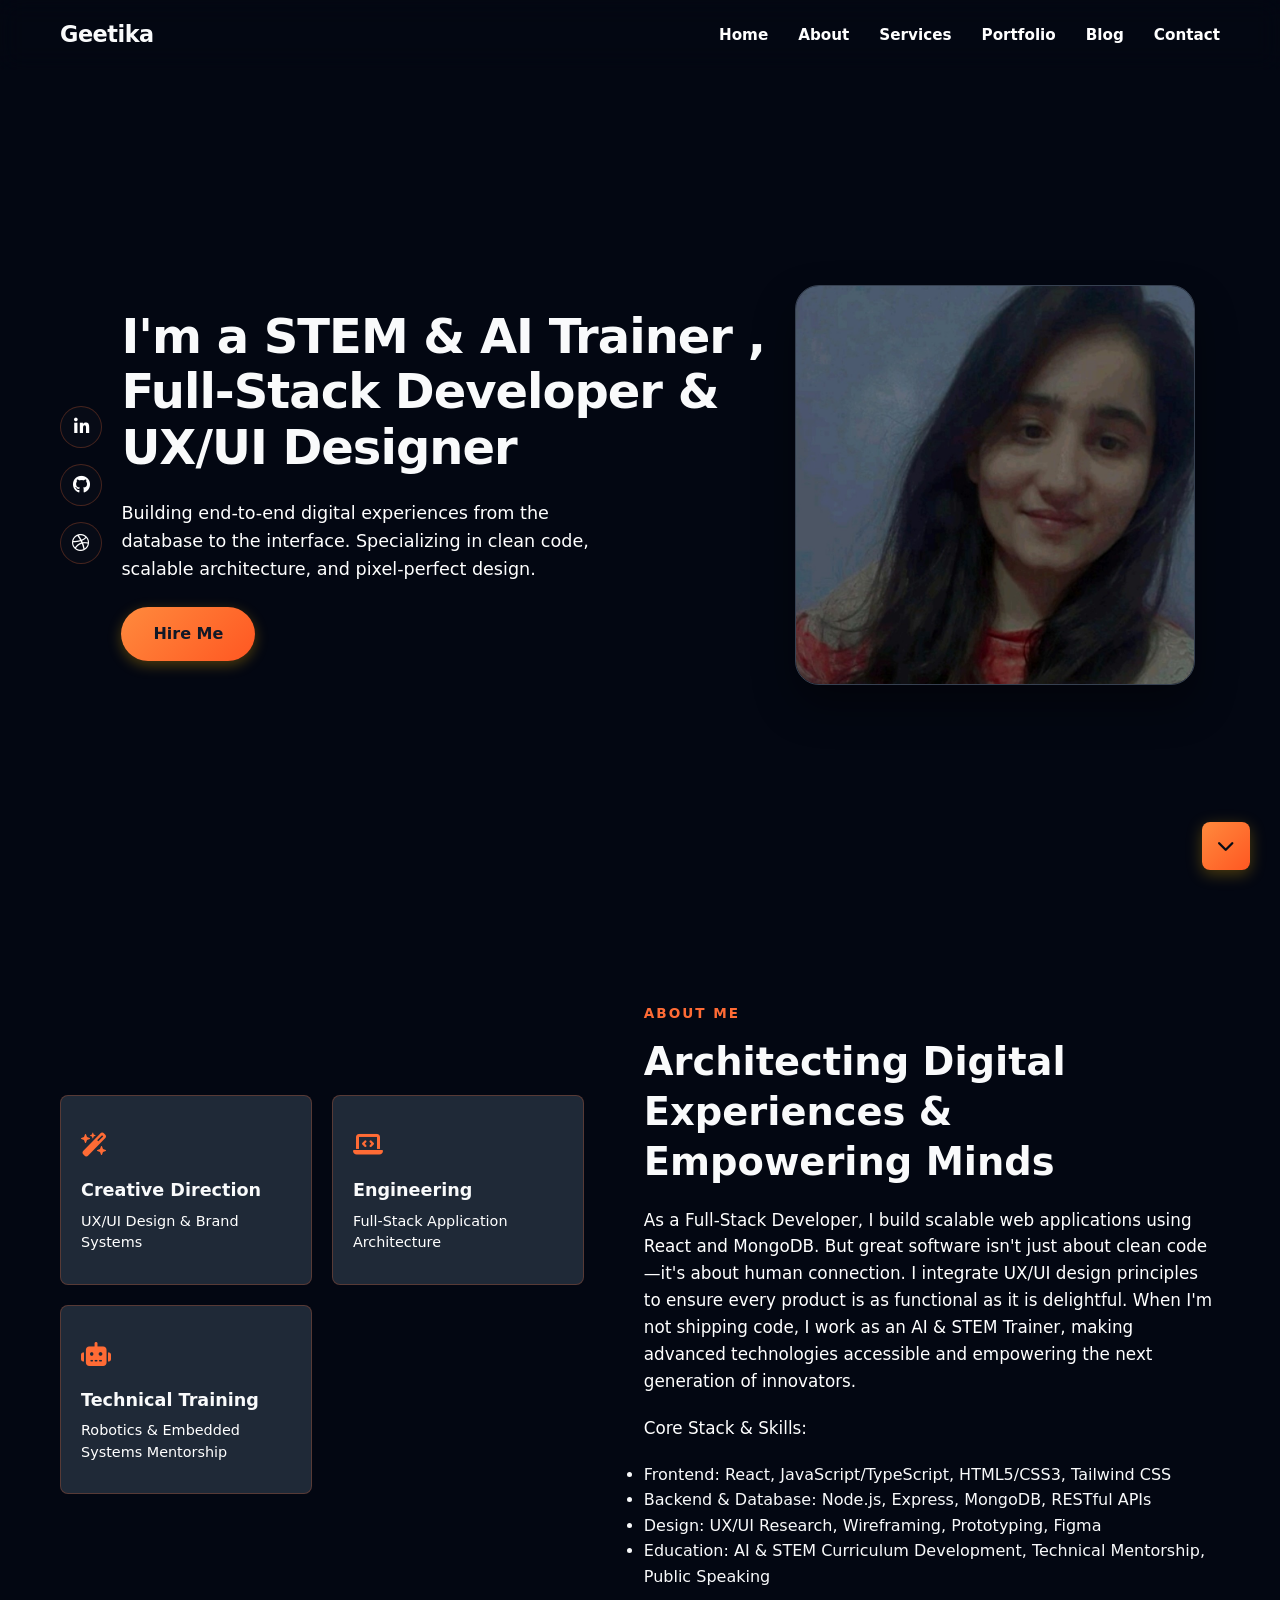
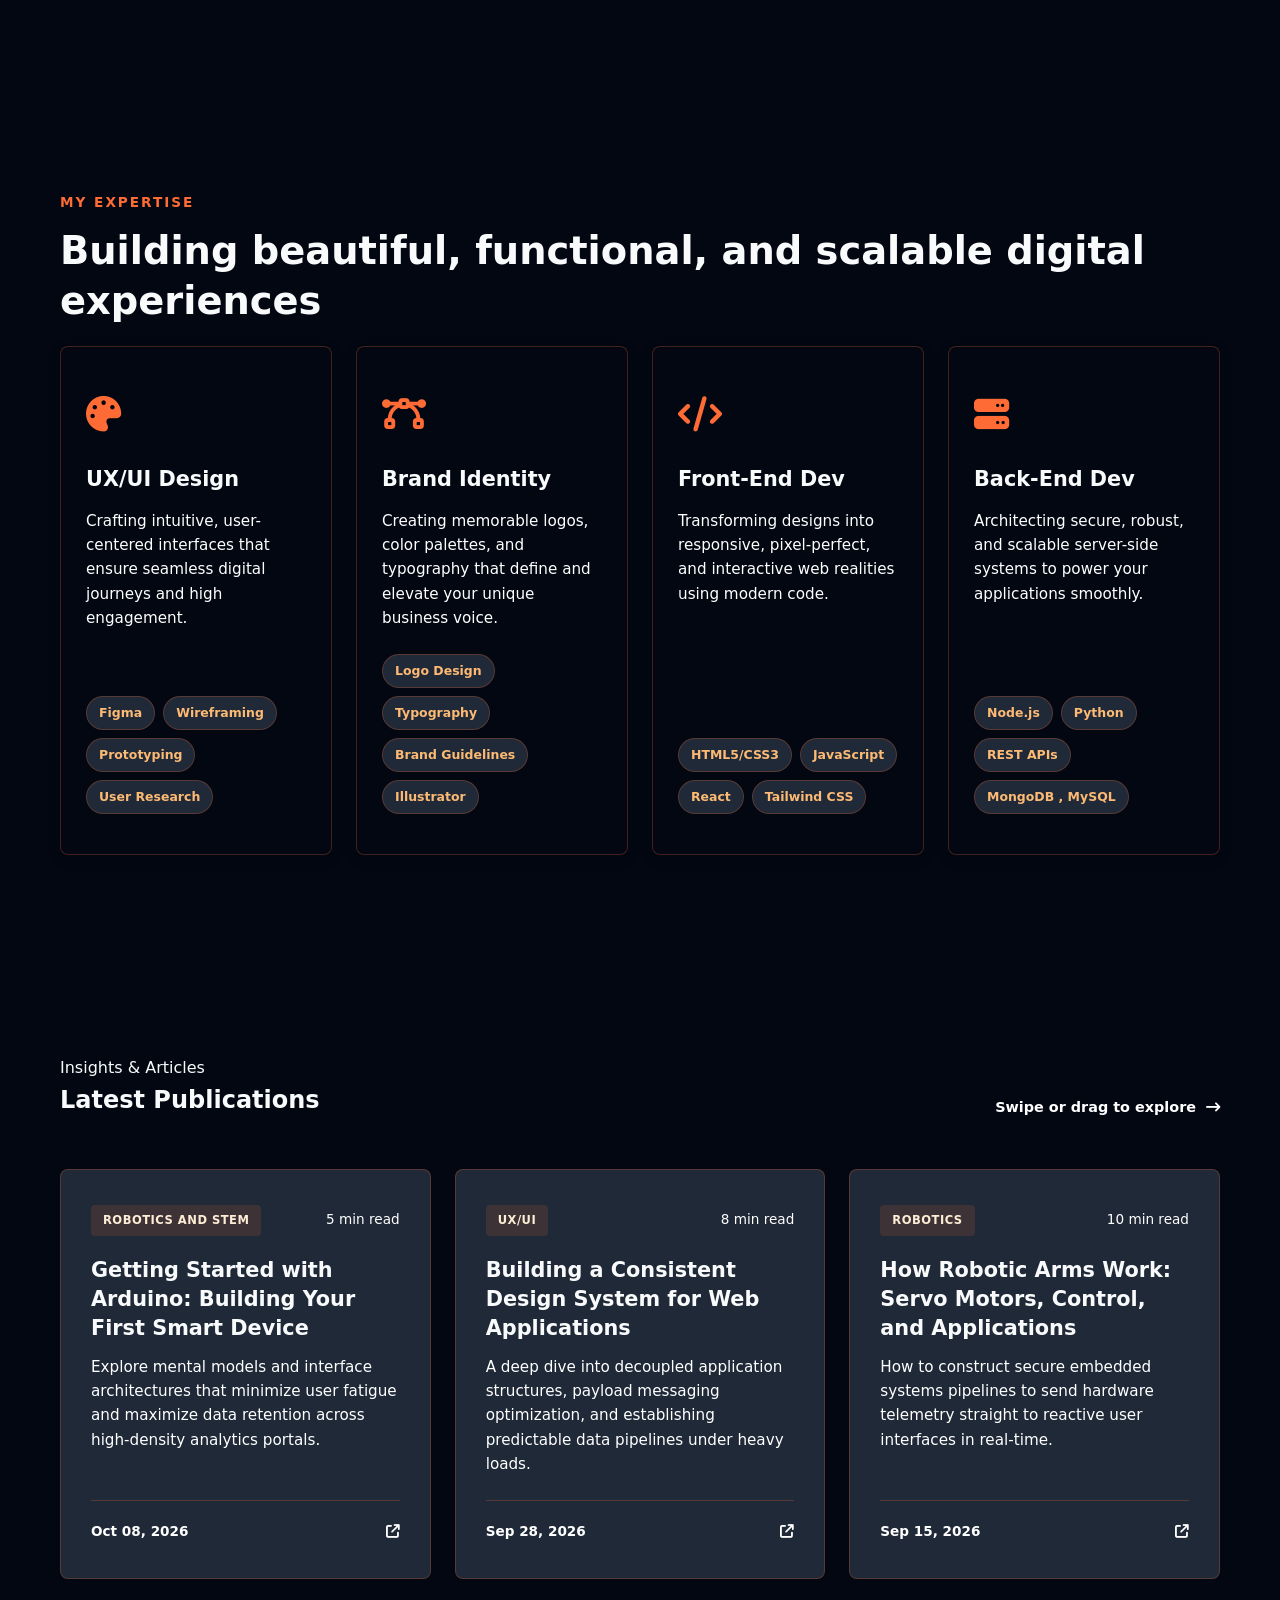
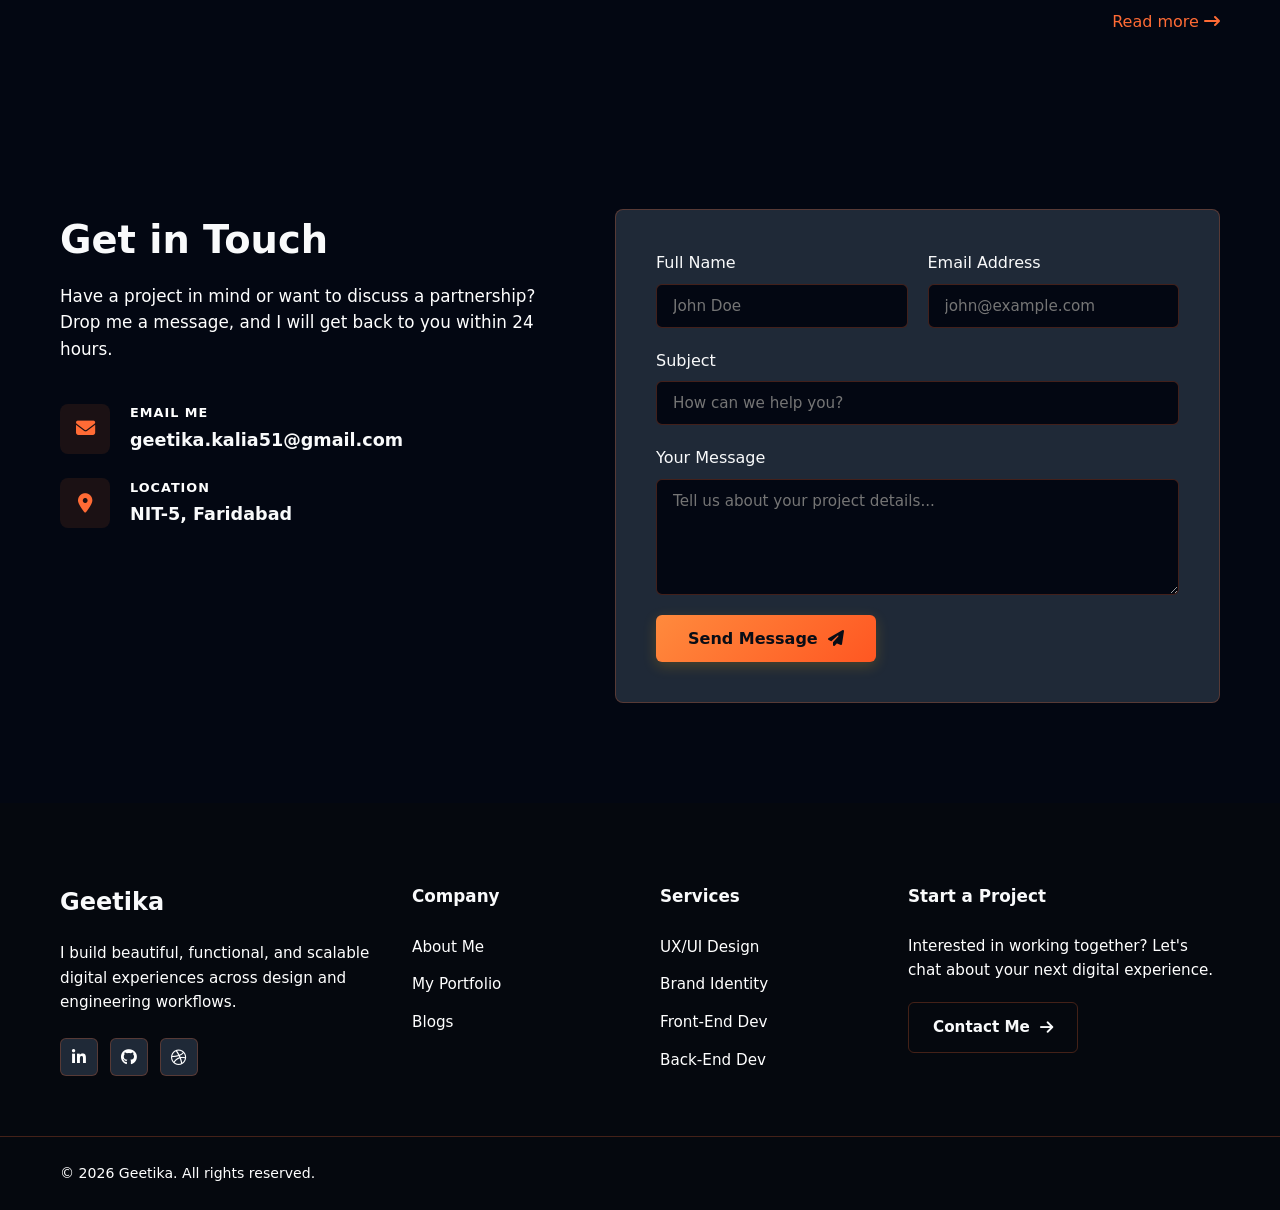
==== index.html @ 079ea336 "added portfolio" ====
<!DOCTYPE html>
<html lang="en">

<head>
    <meta charset="UTF-8">
    <meta http-equiv="X-UA-Compatible" content="IE=edge" />
    <meta name="viewport" content="width=device-width, initial-scale=1.0">
    <title>Geetika - Fullstack Developer and UX/UI Designer</title>
    <link rel="stylesheet" href="style.css">
    <link rel="shortcut icon" href="/assets/favicon.png" type="image/x-icon">
    <!-- FontAwesome for hamburger icon -->
    <link rel="stylesheet" href="https://cloudflare.com">
    <link rel="stylesheet" href="https://cdnjs.cloudflare.com/ajax/libs/font-awesome/6.4.0/css/all.min.css">
</head>

<body>
    <header id="header">
        <!-- Navigation Bar -->
        <nav class="navbar">
            <div class="nav-container">
                <!-- Brand / Logo -->
                <a href="#" class="nav-logo">Geetika</a>

                <!-- 6 Navigation Links -->
                <ul class="nav-menu">
                    <li class="nav-item"><a href="#" class="nav-link">Home</a></li>
                    <li class="nav-item"><a href="#about" class="nav-link">About</a></li>
                    <li class="nav-item"><a href="#services" class="nav-link">Services</a></li>
                    <li class="nav-item"><a href="/portfolio.html" class="nav-link">Portfolio</a></li>
                    <li class="nav-item"><a href="#blog" class="nav-link">Blog</a></li>
                    <li class="nav-item"><a href="#contact" class="nav-link">Contact</a></li>
                </ul>

                <!-- Hamburger Toggle Button -->
                <div class="hamburger">
                    <i class="fa-solid fa-bars"></i>
                </div>
            </div>
        </nav>

    </header>
    <!-- Content Preview -->
    <main class="content">
        <section class="hero-section">
            <div class="hero-container">
                <!-- Social Media Icons -->
                <div class="social-icons vertical">
                    <a href="https://www.linkedin.com/in/geetika-ka/" target="_blank" aria-label="LinkedIn"><i class="fa-brands fa-linkedin-in"></i></a>
                    <a href="https://github.com/geetika51" target="_blank" aria-label="GitHub"><i class="fa-brands fa-github"></i></a>
                    <a href="https://dribbble.com/geetika-kalia" target="_blank" aria-label="Dribbble"><i class="fa-brands fa-dribbble"></i></a>
                </div>
                <!-- Left Content:  Heading, and Button -->
                <div class="hero-left">

                    <!-- Heading & Description -->
                    <h1 class="hero-heading">I'm a STEM & AI Trainer , Full-Stack Developer & UX/UI Designer</h1>
                    <p class="hero-description">Building end-to-end digital experiences from the database to the
                        interface.
                        Specializing in clean code, scalable architecture, and pixel-perfect design.</p>

                    <!-- Hire Me Button -->
                    <div class="hero-cta">
                        <a href="mailto:geetika.kalia51@gmail.com" class="btn-hire">Hire Me</a>
                    </div>
                </div>

                <!-- Right Content: Image -->
                <div class="hero-right">
                    <div class="image-wrapper">
                        <!-- Replace with your own image source -->
                        <img src="/assets/mypic.jpg" alt="Developer Portrait">
                    </div>
                </div>

            </div>
        </section>
        <!-- About Me Section -->
        <section class="about-section" id="about">
            <div class="about-container">

                <!-- Left Column: Strategic Grid -->
                <div class="about-visuals">
                    <div class="visual-grid">
                        <div class="grid-card creative-card">
                            <div class="card-icon"><i class="fa-solid fa-wand-magic-sparkles"></i></div>
                            <h4>Creative Direction</h4>
                            <p>UX/UI Design & Brand Systems</p>
                        </div>
                        <div class="grid-card technical-card">
                            <div class="card-icon"><i class="fa-solid fa-laptop-code"></i></div>
                            <h4>Engineering</h4>
                            <p>Full-Stack Application Architecture</p>
                        </div>
                        <div class="grid-card education-card">
                            <div class="card-icon"><i class="fa-solid fa-robot"></i></div>
                            <h4>Technical Training</h4>
                            <p>Robotics & Embedded Systems Mentorship</p>
                        </div>
                     
                    </div>
                </div>

                <!-- Right Column: Professional Narrative -->
                <div class="about-content">
                    <span class="about-tag">About me</span>
                    <h2 class="about-title">Architecting Digital Experiences & Empowering Minds</h2>
                    <p class="about-description">
                        As a Full-Stack Developer, I build scalable web applications using React and MongoDB. But great
                        software isn't just about clean code—it's about human connection. I integrate UX/UI design
                        principles to ensure every product is as functional as it is delightful.

                        When I'm not shipping code, I work as an AI & STEM Trainer, making advanced technologies
                        accessible and empowering the next generation of innovators.
                    </p>


                    <p class="about-description">
                        Core Stack & Skills:
                    <ul>
                        <li>Frontend: React, JavaScript/TypeScript, HTML5/CSS3, Tailwind CSS</li>
                        <li>Backend & Database: Node.js, Express, MongoDB, RESTful APIs</li>
                        <li>Design: UX/UI Research, Wireframing, Prototyping, Figma</li>
                        <li>Education: AI & STEM Curriculum Development, Technical Mentorship, Public Speaking</li>
                    </ul>
                    </p>
                </div>

            </div>
        </section>

        <section class="services-section" id="services">
            <div class="container">
                <h2 class="section-title">My Expertise</h2>
                <h2 class="section-subtitle">Building beautiful, functional, and scalable digital experiences</h2>


                <div class="services-grid">
                    <!-- Service 1: UX/UI Design -->
                    <div class="service-card">
                        <div class="service-icon"><i class="fa-solid fa-palette"></i></div>
                        <h3 class="service-name">UX/UI Design</h3>
                        <p class="service-description">Crafting intuitive, user-centered interfaces that ensure seamless
                            digital journeys and high engagement.</p>
                        <div class="skills-container">
                            <span class="skill-badge">Figma</span>
                            <span class="skill-badge">Wireframing</span>
                            <span class="skill-badge">Prototyping</span>
                            <span class="skill-badge">User Research</span>
                        </div>
                    </div>


                    <div class="service-card">
                        <div class="service-icon"><i class="fa-solid fa-bezier-curve"></i></div>
                        <h3 class="service-name">Brand Identity</h3>
                        <p class="service-description">Creating memorable logos, color palettes, and typography that
                            define and elevate your unique business voice.</p>
                        <div class="skills-container">
                            <span class="skill-badge">Logo Design</span>
                            <span class="skill-badge">Typography</span>
                            <span class="skill-badge">Brand Guidelines</span>
                            <span class="skill-badge">Illustrator</span>
                        </div>
                    </div>

                    <!-- Service 3: Front-End Development -->
                    <div class="service-card">
                        <div class="service-icon"><i class="fa-solid fa-code"></i></div>
                        <h3 class="service-name">Front-End Dev</h3>
                        <p class="service-description">Transforming designs into responsive, pixel-perfect, and
                            interactive web realities using modern code.</p>
                        <div class="skills-container">
                            <span class="skill-badge">HTML5/CSS3</span>
                            <span class="skill-badge">JavaScript</span>
                            <span class="skill-badge">React</span>
                            <span class="skill-badge">Tailwind CSS</span>
                        </div>
                    </div>

                    <!-- Service 4: Back-End Development -->
                    <div class="service-card">
                        <div class="service-icon"><i class="fa-solid fa-server"></i></div>
                        <h3 class="service-name">Back-End Dev</h3>
                        <p class="service-description">Architecting secure, robust, and scalable server-side systems to
                            power your applications smoothly.</p>
                        <div class="skills-container">
                            <span class="skill-badge">Node.js</span>
                            <span class="skill-badge">Python </span>
                            <span class="skill-badge">REST APIs</span>
                            <span class="skill-badge">MongoDB , MySQL</span>
                        </div>
                    </div>
                </div>
            </div>
        </section>

        <section class="blog-section" id="blog">
            <div class="blog-container">

                <!-- Section Header Area -->
                <div class="blog-header">
                    <div>
                        <span class="blog-tag">Insights & Articles</span>
                        <h2 class="blog-title">Latest Publications</h2>
                    </div>
                    <!-- Slider Controls / Visual Hint -->
                    <div class="slider-hint">
                        <span>Swipe or drag to explore</span>
                        <i class="fa-solid fa-arrow-right-long"></i>
                    </div>
                    
                </div>

                <!-- Horizontal Sliding Viewport -->
                <div class="blog-slider">

                    <!-- Article 1: UX/UI -->
                    <article class="blog-card">
                        <div class="blog-meta">
                            <span class="card-tag tag-design">Robotics and STEM</span>
                            <span class="read-time">5 min read</span>
                        </div>
                        <h3 class="card-title"><a href="#">Getting Started with Arduino: Building Your First Smart Device</a>
                        </h3>
                        <p class="card-excerpt">Explore mental models and interface architectures that minimize user
                            fatigue and maximize data retention across high-density analytics portals.</p>
                        <div class="card-footer">
                            <span class="post-date">Oct 08, 2026</span>
                            <i class="fa-solid fa-arrow-up-right-from-square"></i>
                        </div>
                    </article>

                    <!-- Article 2: Full-Stack -->
                    <article class="blog-card">
                        <div class="blog-meta">
                            <span class="card-tag tag-tech">UX/UI</span>
                            <span class="read-time">8 min read</span>
                        </div>
                        <h3 class="card-title"><a href="#">Building a Consistent Design System for Web Applications</a></h3>
                        <p class="card-excerpt">A deep dive into decoupled application structures, payload messaging
                            optimization, and establishing predictable data pipelines under heavy loads.</p>
                        <div class="card-footer">
                            <span class="post-date">Sep 28, 2026</span>
                            <i class="fa-solid fa-arrow-up-right-from-square"></i>
                        </div>
                    </article>

                    <!-- Article 3: Robotics -->
                    <article class="blog-card">
                        <div class="blog-meta">
                            <span class="card-tag tag-robotics">Robotics</span>
                            <span class="read-time">10 min read</span>
                        </div>
                        <h3 class="card-title"><a href="#">How Robotic Arms Work: Servo Motors, Control, and Applications</a></h3>
                        <p class="card-excerpt">How to construct secure embedded systems pipelines to send hardware
                            telemetry straight to reactive user interfaces in real-time.</p>
                        <div class="card-footer">
                            <span class="post-date">Sep 15, 2026</span>
                            <i class="fa-solid fa-arrow-up-right-from-square"></i>
                        </div>
                    </article>


                    <article class="blog-card">
                        <div class="blog-meta">
                            <span class="card-tag tag-brand">Technology</span>
                            <span class="read-time">6 min read</span>
                        </div>
                        <h3 class="card-title"><a href="#">REST APIs Explained: Connecting Frontend and Backend</a></h3>
                        <p class="card-excerpt">Analyzing grid configurations, proportion scales, and semantic
                            typography rules that keep an enterprise identity sharp across online media.</p>
                        <div class="card-footer">
                            <span class="post-date">Aug 30, 2026</span>
                            <i class="fa-solid fa-arrow-up-right-from-square"></i>
                        </div>
                    </article>

                    <!-- Article 5: Education -->
                    <article class="blog-card">
                        <div class="blog-meta">
                            <span class="card-tag tag-edu">Technology</span>
                            <span class="read-time">7 min read</span>
                        </div>
                        <h3 class="card-title"><a href="#">Building a Full Stack Web Application Using the MERN Stack</a></h3>
                        <p class="card-excerpt">A breakdown of lesson plans and physical lab setups designed to help
                            students grasp abstract hardware control concepts rapidly.</p>
                        <div class="card-footer">
                            <span class="post-date">Aug 14, 2026</span>
                            <i class="fa-solid fa-arrow-up-right-from-square"></i>
                        </div>
                    </article>

                </div>
                <div style="float:right;">
                    <a href="https://medium.com/@geetika.kalia51" target="_blank" style="text-decoration: none;color: #ff6b35;"> <span class="read-more">Read more  </span><i class="fa-solid fa-arrow-right-long"></i></a>
                    </div>
            </div>
        </section>

        <section class="contact-section" id="contact">
            <div class="contact-container">
                <!-- Left Side: Contact Info -->
                <div class="contact-info">
                    <h2 class="contact-title">Get in Touch</h2>
                    <p class="contact-subtitle">Have a project in mind or want to discuss a partnership? Drop me a
                        message, and I will get back to you within 24 hours.</p>

                    <div class="info-links">
                        <div class="info-item">
                            <div class="info-icon"><i class="fa-solid fa-envelope"></i></div>
                            <div class="info-text">
                                <span>Email Me</span>
                                <a href="mailto:geetika.kalia51@gmail.com">geetika.kalia51@gmail.com</a>
                            </div>
                        </div>

                        <!-- <div class="info-item">
                    <div class="info-icon"><i class="fa-solid fa-phone"></i></div>
                    <div class="info-text">
                        <span>Call </span>
                        <a href="tel:+919667390613"></a>
                    </div>
                </div> -->

                        <div class="info-item">
                            <div class="info-icon"><i class="fa-solid fa-location-dot"></i></div>
                            <div class="info-text">
                                <span>Location</span>
                                <p>NIT-5, Faridabad</p>
                            </div>
                        </div>
                    </div>
                </div>

                <!-- Right Side: Contact Form -->
                <div class="contact-form-container">
                    <form class="contact-form" action="#" method="POST">
                        <div class="form-row">
                            <div class="form-group">
                                <label for="name">Full Name</label>
                                <input type="text" id="name" name="name" required placeholder="John Doe">
                            </div>
                            <div class="form-group">
                                <label for="email">Email Address</label>
                                <input type="email" id="email" name="email" required placeholder="john@example.com">
                            </div>
                        </div>

                        <div class="form-group">
                            <label for="subject">Subject</label>
                            <input type="text" id="subject" name="subject" required placeholder="How can we help you?">
                        </div>

                        <div class="form-group">
                            <label for="message">Your Message</label>
                            <textarea id="message" name="message" rows="5" required
                                placeholder="Tell us about your project details..."></textarea>
                        </div>

                        <button type="submit" class="submit-btn">
                            <span>Send Message</span>
                            <i class="fa-solid fa-paper-plane"></i>
                        </button>
                    </form>
                </div>
            </div>
        </section>
    </main>
    <footer class="main-footer">
        <div class="footer-container">
            <!-- Column 1: Brand & About -->
            <div class="footer-col brand-col">
                <h3 class="footer-logo">Geetika</h3>
                <p class="footer-about">I build beautiful, functional, and scalable digital experiences across design
                    and engineering workflows.</p>
                <div class="social-links">
                    <a href="https://www.linkedin.com/in/geetika-ka/" aria-label="LinkedIn"><i class="fa-brands fa-linkedin-in"></i></a>
                    <a href="https://github.com/geetika51" aria-label="GitHub"><i class="fa-brands fa-github"></i></a>
                    <a href="https://dribbble.com/geetika-kalia" aria-label="Dribbble"><i class="fa-brands fa-dribbble"></i></a>
                </div>
            </div>

            <!-- Column 2: Quick Links -->
            <div class="footer-col">
                <h4 class="footer-heading">Company</h4>
                <ul class="footer-links">
                    <li><a href="#about">About Me</a></li>
                    <li><a href="#">My Portfolio</a></li>
                    <li><a href="#blog">Blogs</a></li>
                </ul>
            </div>

            <!-- Column 3: Services Redirection -->
            <div class="footer-col">
                <h4 class="footer-heading">Services</h4>
                <ul class="footer-links">
                    <li><a href="#">UX/UI Design</a></li>
                    <li><a href="#">Brand Identity</a></li>
                    <li><a href="#">Front-End Dev</a></li>
                    <li><a href="#">Back-End Dev</a></li>
                </ul>
            </div>

            <!-- Column 4: Small Contact Me Callout -->
            <div class="footer-col contact-callout-col">
                <h4 class="footer-heading">Start a Project</h4>
                <p class="contact-callout-text">Interested in working together? Let's chat about your next digital
                    experience.</p>
                <a href="mailto:geetika.kalia51@gmail.com" class="footer-contact-btn">
                    <span>Contact Me</span>
                    <i class="fa-solid fa-arrow-right"></i>
                </a>
            </div>
        </div>

        <!-- Bottom Bar: Copyright & Policy Links -->
        <div class="footer-bottom">
            <div class="footer-bottom-container">
                <p class="copyright">&copy; 2026 Geetika. All rights reserved.</p>
                <!-- <div class="bottom-links">
                <a href="#">Privacy Policy</a>
                <a href="#">Terms of Service</a>
            </div> -->
            </div>
        </div>
    </footer>
    <!-- Floating Scroll Up/Down Icon Button -->
    <button id="scrollBtn" class="scroll-btn" aria-label="Scroll Toggle">
        <i id="scrollIcon" class="fa-solid fa-chevron-down"></i>
    </button>
    <script src="script.js"></script>
</body>

</html>
---- style.css ----
/* ==========================================================================
   1. GLOBAL ARCHITECTURE & SYSTEM TOKENS
   ========================================================================== */
* {
    margin: 0;
    padding: 0;
    box-sizing: border-box;
    font-family: 'Segoe UI', system-ui, -apple-system, sans-serif;
}
:root {
    /* Primary & Accents (Refined, vibrant, yet professional) */
    --primary-color: #ff6b35;          /* Sleek modern coral-orange */
    --pale-pink: #fbcfe8;              /* Soft, elegant pastel pink */
    --vivid-red: #f43f5e;              /* Modern rose-red accent */
    --luminous-vivid-orange: #ff8a3d;  /* Glowing warm orange */
    --luminous-vivid-amber: #fbbf24;   /* Refined modern amber */

    /* Stunning Gradients */
    --btn-color: linear-gradient(135deg, #ff8a3d 0%, #ff5722 100%);
    --luminous-dusk: linear-gradient(135deg, #f43f5e 0%, #8b5cf6 50%, #3b82f6 100%);

    /* Backgrounds (Deep, immersive obsidian & charcoal tones) */
    --bg-dark: #030712;                /* Ultra-deep pitch black/slate */
    --bg-card-dark: #111827;           /* Rich charcoal card background */
    --bg-light: #0b0f19;               /* Deep ambient dark-mode base */
    --bg-card-light: #1f2937;          /* Elevated card surface */

    /* Typography */
    --text-main-light: #f9fafb;        /* Crisp, clean off-white */
        --text-muted-light: #ffffff;      /* Balanced slate gray */
    --text-main-dark: #ffffff;         /* Pure white */
    --text-muted-dark: #9ca3af;        /* Balanced slate gray */

    /* Borders */
    --border-light: rgba(255, 107, 53, 0.25); /* Subtle glowing border */
    --border-dark: #374151;                    /* Clean structural border */
}
body {
    background-color: var(--bg-dark);
    color: var(--text-main-light);
    line-height: 1.6;
    overflow-x: hidden;
    width: 100%;
}

.container {
    width: 100%;
    max-width: 1200px;
    margin: 0 auto;
    padding: 0 20px;
}
/* ==========================================================================
   2. STICKY INTERACTIVE NAVIGATION
   ========================================================================== */
.navbar {
    /* background-color: #ff6b35; */
    backdrop-filter: blur(12px);
    -webkit-backdrop-filter: blur(12px);
    position: sticky;
    top: 0;
    z-index: 1000;
    width: 100%;
}

.nav-container {
    max-width: 1200px;
    margin: 0 auto;
    padding: 0 20px;
    display: flex;
    justify-content: space-between;
    align-items: center;
    height: 70px;
}

.nav-logo {
    color: var(--text-main-light);
    font-size: 1.4rem;
    font-weight: 800;
    text-decoration: none;
    letter-spacing: -0.5px;
}

.nav-logo span {
    color: var(--primary-color);
}

.nav-menu {
    list-style: none;
    display: flex;
    gap: 30px;
    align-items: center;
}

.nav-link {
    color: var(--text-muted-light);
    text-decoration: none;
    font-size: 0.95rem;
    font-weight: 600;
    transition: color 0.3s ease;
}

.nav-link:hover {
    color: var(--primary-color);
}

.hamburger {
    display: none;
    cursor: pointer;
    font-size: 1.4rem;
    color: var(--text-main-light);
}
/* ==========================================================================
   3. HERO IMMERSIVE VIEWPORT (Premium Slate with Warm Typography)
   ========================================================================== */
.hero-section {
    /* background-color: var(--bg-dark); */
    padding: 80px 0;
    min-height: calc(100vh - 70px);
    display: flex;
    align-items: center;
    width: 100%;
}

.hero-container {
    max-width: 1200px;
    margin: 0 auto;
    padding: 0 20px;
    display: flex;
    /* flex-wrap: wrap; */
    /* grid-template-columns: 1.2fr 0.8fr;
    gap: 40px; */
    align-items: center;
    width: 100%;
}

.hero-left {
    display: flex;
    flex-direction: column;
    gap: 24px;
}

.hero-heading {
    font-size: 3rem;
    font-weight: 800;
    line-height: 1.15;
    color: var(--text-main-light);
    letter-spacing: -1px;
}

.hero-heading span {
    background: var(--btn-color);
    -webkit-background-clip: text;
    -webkit-text-fill-color: transparent;
}

.hero-description {
    font-size: 1.1rem;
    color: var(--text-muted-light);
    line-height: 1.6;
    max-width: 500px;
}

.btn-hire {
    display: inline-block;
    padding: 14px 32px;
    background: var(--btn-color);
    color: #111827;
    font-size: 1rem;
    font-weight: 700;
    text-decoration: none;
    border-radius: 30px;
    box-shadow: 0 4px 14px rgba(252, 185, 0, 0.3);
    transition: all 0.3s var(--ease-smooth);
    width: fit-content;
}

.btn-hire:hover {
    transform: translateY(-2px);
    box-shadow: 0 6px 20px rgba(255, 105, 0, 0.5);
}

.social-icons {
    display: flex;
        flex-flow: wrap;
    gap: 16px;
}

.social-icons a {
    display: flex;
    align-items: center;
    justify-content: center;
    width: 42px;
    height: 42px;
    background-color: rgba(255, 255, 255, 0.02);
    color: var(--text-muted-light);
    border-radius: 50%;
    font-size: 1.1rem;
    text-decoration: none;
    transition: all 0.3s var(--ease-smooth);
    border: 1px solid var(--border-light);
}

.social-icons a:hover {
    background-color: rgba(235, 109, 47, 0.1);
    color: var(--primary-color);
    border-color: var(--primary-color);
    transform: translateY(-3px);
}

.hero-right {
    display: flex;
    justify-content: center;
    align-items: center;
    width: 100%;
}

.image-wrapper {
    position: relative;
    width: 100%;
    max-width: 400px;
    aspect-ratio: 1 / 1;
    border-radius: 24px;
    overflow: hidden;
    border: 1px solid var(--border-dark);
    background: linear-gradient(145deg, #161f30, #090d16);
    box-shadow: 0 20px 40px rgba(0, 0, 0, 0.4);
}

.image-wrapper img {
    width: 100%;
    height: 100%;
    object-fit: cover;
   
}

.image-wrapper:hover img {
    transform: scale(1.05);
    mix-blend-mode: normal;
}
/* ==========================================================================
   4. ABOUT STRATEGIC PROFILE SECTION
   ========================================================================== */
.about-section {
    padding: 100px 0;
    background-color: var(--bg-dark);
    width: 100%;
    
}

.about-container {
    max-width: 1200px;
    margin: 0 auto;
    padding: 0 20px;
    display: grid;
    grid-template-columns: 1fr 1.1fr;
    gap: 60px;
    align-items: center;
}

.about-visuals {
    width: 100%;
}

.visual-grid {
    display: grid;
    grid-template-columns: repeat(2, 1fr);
    gap: 20px;
}

.grid-card {
    background-color: var(--bg-card-light);
    padding: 30px 20px;
    border-radius: 8px;
    border: 1px solid var(--border-light);
    transition: all 0.4s var(--ease-smooth);
}

.grid-card h4 {
    font-size: 1.1rem;
    color: var(--text-main-light);
    margin: 12px 0 6px 0;
    font-weight: 700;
}

.grid-card p {
    font-size: 0.9rem;
    color: var(--text-muted-light);
    line-height: 1.5;
}

.card-icon {
    font-size: 1.5rem;
    color: var(--primary-color);
}

.experience-card {
    background: var(--btn-color);
    color: #090d16;
    border: none;
    display: flex;
    flex-direction: column;
    justify-content: center;
}

.experience-card h3 {
    font-size: 3rem;
    font-weight: 800;
    color: #090d16;
    line-height: 1;
    margin-bottom: 6px;
}

.experience-card p {
    color: #1e293b;
    font-weight: 700;
}

.grid-card:hover {
    transform: translateY(-4px);
    box-shadow: 0 12px 24px rgba(235, 109, 47, 0.05);
    border-color: var(--primary-color);
}

.about-content {
    width: 100%;
}

.about-tag {
    color: var(--primary-color);
    font-size: 0.85rem;
    font-weight: 700;
    text-transform: uppercase;
    letter-spacing: 2px;
    display: inline-block;
    margin-bottom: 12px;
}

.about-title {
    font-size: 2.4rem;
    color: var(--text-main-light);
    line-height: 1.3;
    margin-bottom: 20px;
    font-weight: 800;
}

.about-description {
    color: var(--text-muted-light);
    font-size: 1.05rem;
    line-height: 1.6;
    margin-bottom: 20px;
}

.about-pillars {
    margin-top: 24px;
    display: flex;
    flex-direction: column;
    gap: 14px;
}

.pillar-item {
    display: flex;
    align-items: center;
    gap: 12px;
    color: var(--text-main-light);
    font-weight: 600;
    font-size: 0.95rem;
    opacity: 0;
    animation: fadeInSlide 0.8s var(--ease-smooth) forwards;
}

.pillar-item:nth-child(1) { animation-delay: 0.1s; }
.pillar-item:nth-child(2) { animation-delay: 0.3s; }
.pillar-item:nth-child(3) { animation-delay: 0.5s; }

.pillar-item i {
    color: var(--luminous-vivid-amber);
    font-size: 1.1rem;
}
/* ==========================================================================
   5. SERVICES CORE ARCHITECTURE
   ========================================================================== */
.services-section {
    padding: 100px 0;
    /* background-color: var(--bg-card-light); */
    width: 100%;
    
}

.container.text-center {
    text-align: center;
}

.section-title {
     color: var(--primary-color);
    font-size: 0.85rem;
    font-weight: 700;
    text-transform: uppercase;
    letter-spacing: 2px;
    display: inline-block;
    margin-bottom: 12px;
}

.section-subtitle {
   font-size: 2.4rem;
    color: var(--text-main-light);
    line-height: 1.3;
    margin-bottom: 20px;
    font-weight: 800;
}

.services-grid {
    display: grid;
    grid-template-columns: repeat(auto-fit, minmax(250px, 1fr));
    gap: 24px;
    width: 100%;
}

.service-card {
    background: var(--bg-dark);
    padding: 40px 25px;
    border-radius: 8px;
    box-shadow: 0 4px 15px rgba(0, 0, 0, 0.1);
    border: 1px solid var(--border-light);
    position: relative;
    overflow: hidden;
    z-index: 1;
    display: flex;
    flex-direction: column;
    transition: transform 0.4s var(--ease-smooth), box-shadow 0.4s var(--ease-smooth);
}

.service-card::before {
    content: '';
    position: absolute;
    top: 0;
    left: 0;
    width: 100%;
    height: 4px;
    background: var(--btn-color);
    transform: scaleX(0);
    transform-origin: left;
    transition: transform 0.3s ease-in-out;
}

.service-icon {
    font-size: 2.2rem;

color: var(--primary-color);
margin-bottom: 20px;
transition: transform 0.3s ease;
}
.service-name {
font-size: 1.3rem;
color: var(--text-main-light);
margin-bottom: 12px;
font-weight: 700;
text-align: left;
}
.service-description {
color: var(--text-muted-light);
font-size: 0.95rem;
line-height: 1.6;
margin-bottom: 24px;
text-align: left;
}
.skills-container {
margin-top: auto;
display: flex;
flex-wrap: wrap;
gap: 8px;
justify-content: flex-start;
}
.skill-badge {
background-color: var(--bg-card-light);
color: #fdba74;
padding: 6px 12px;
border-radius: 20px;
font-size: 0.78rem;
font-weight: 600;
border: 1px solid var(--border-light);
transition: all 0.3s ease;
}
.service-card:hover {
transform: translateY(-6px);
box-shadow: 0 15px 30px rgba(0, 0, 0, 0.2);
}
.service-card:hover::before { transform: scaleX(1); }
.service-card:hover .service-icon { transform: scale(1.08); }
.service-card:hover .skill-badge {
background-color: var(--primary-color);
color: #090d16;
border-color: var(--primary-color);
}
/* ==========================================================================
6. NATIVE SCROLL-SNAP SLIDER VIEWPORT (Blogs)
========================================================================== */
.blog-section {
padding: 100px 0;
background-color: var(--bg-dark);
width: 100%;

}
.blog-container{
    width: 100%;
    max-width: 1200px;
    margin: 0 auto;
    padding: 0 20px;
}
.blog-header {
display: flex;
justify-content: space-between;
align-items: flex-end;
margin-bottom: 40px;
}
.slider-hint {
display: flex;
align-items: center;
gap: 10px;
color: var(--text-muted-light);
font-weight: 600;
font-size: 0.9rem;
}
.slider-hint i {
animation: bounceRight 1.5s infinite ease-in-out;
}
.blog-slider {
display: flex;
gap: 24px;
overflow-x: auto;
overflow-y: hidden;
padding: 10px 0 30px 0;
scroll-behavior: smooth;
scroll-snap-type: x mandatory;
scrollbar-width: none;
-ms-overflow-style: none;
}
.blog-slider::-webkit-scrollbar { display: none; }
.blog-card {
flex: 0 0 calc(33.333% - 16px);
width: calc(33.333% - 16px);
background-color: var(--bg-card-light);
padding: 35px 30px;
border-radius: 8px;
border: 1px solid var(--border-light);
scroll-snap-align: start;
display: flex;
flex-direction: column;
transition: all 0.4s var(--ease-smooth);
}
.blog-meta {
display: flex;
justify-content: space-between;
align-items: center;
margin-bottom: 20px;
}
.card-tag {
font-size: 0.72rem;
font-weight: 700;
padding: 6px 12px;
border-radius: 4px;
text-transform: uppercase;
letter-spacing: 0.5px;
background-color: rgba(235, 109, 47, 0.15);
color: #ffedd5;
}
.read-time {
font-size: 0.85rem;
color: var(--text-muted-light);
}
.card-title {
font-size: 1.3rem;
line-height: 1.4;
margin: 0 0 12px 0;
font-weight: 700;
}
.card-title a {
color: var(--text-main-light);
text-decoration: none;
transition: color 0.2s ease;
}
.card-excerpt {
color: var(--text-muted-light);
font-size: 0.95rem;
line-height: 1.6;
margin: 0 0 24px 0;
}
.card-footer {
margin-top: auto;
display: flex;
justify-content: space-between;
align-items: center;
border-top: 1px solid var(--border-light);
padding-top: 20px;
color: var(--text-muted-light);
font-size: 0.85rem;
font-weight: 600;
transition: all 0.3s ease;
}
.blog-card:hover {
transform: translateY(-6px);
box-shadow: 0 20px 30px rgba(0, 0, 0, 0.2);
border-color: var(--primary-color);
}
.blog-card:hover .card-title a { color: var(--primary-color); }
.blog-card:hover .card-footer { color: var(--primary-color); border-top-color: rgba(235, 109, 47, 0.3); }
/* ==========================================================================
7. DUAL-COLUMN FLEXIBLE CONTACT MECHANISM
========================================================================== */
.contact-section {
padding: 100px 0;
background-color: var(--bg-dark);
width: 100%;
}
.contact-container {
max-width: 1200px;
margin: 0 auto;
padding: 0 20px;
display: grid;
grid-template-columns: 0.9fr 1.1fr;
gap: 60px;
align-items: start;
}
.contact-title {
font-size: 2.4rem;
color: var(--text-main-light);
font-weight: 800;
margin-bottom: 12px;
}
.contact-subtitle {
color: var(--text-muted-light);
line-height: 1.6;
margin-bottom: 40px;
font-size: 1.05rem;
}
.info-links {
display: flex;
flex-direction: column;
gap: 24px;
}
.info-item {
display: flex;
align-items: center;
gap: 20px;
}
.info-icon {
width: 50px;
height: 50px;
background-color: rgba(235, 109, 47, 0.1);
color: var(--primary-color);
border-radius: 8px;
display: flex;
align-items: center;
justify-content: center;
font-size: 1.2rem;
flex-shrink: 0;
}
.info-text span {
display: block;
font-size: 0.8rem;
color: var(--text-muted-light);
text-transform: uppercase;
font-weight: 700;
letter-spacing: 1px;
margin-bottom: 2px;
}
.info-text a, .info-text p {
font-size: 1.1rem;
color: var(--text-main-light);
text-decoration: none;
font-weight: 600;
margin: 0;
}
.info-text a:hover { color: var(--primary-color); }
.contact-form-container {
background: var(--bg-card-light);
padding: 40px;
border-radius: 8px;
border: 1px solid var(--border-light);
width: 100%;
}
.contact-form {
display: flex;
flex-direction: column;
gap: 20px;
}
.form-row {
display: grid;
grid-template-columns: repeat(2, 1fr);
gap: 20px;
}
.form-group {
display: flex;
flex-direction: column;
gap: 8px;
}
.form-group input,
.form-group textarea {
padding: 12px 16px;
border: 1px solid var(--border-light);
border-radius: 6px;
background-color: var(--bg-dark);
font-size: 0.95rem;
color: var(--text-main-light);
transition: all 0.3s ease;
outline: none;
width: 100%;
}
.form-group input:focus,
.form-group textarea:focus {
border-color: var(--primary-color);
box-shadow: 0 0 0 4px rgba(235, 109, 47, 0.2);
}
.submit-btn {
background: var(--btn-color);
color: #090d16;
padding: 14px 32px;
border: none;
border-radius: 6px;
font-size: 1rem;
font-weight: 700;
cursor: pointer;
display: inline-flex;
align-items: center;
justify-content: center;
gap: 10px;
transition: all 0.3s var(--ease-smooth);
box-shadow: 0 4px 14px rgba(252, 185, 0, 0.2);
width: fit-content;
}
.submit-btn:hover {
transform: translateY(-2px);
box-shadow: 0 6px 20px rgba(255, 105, 0, 0.4);
}
.submit-btn i { transition: transform 0.3s ease; }
.submit-btn:hover i { transform: translate(4px, -4px); }
/* ==========================================================================
8. COMPACT CORPORATE FOOTER
========================================================================== */
.main-footer {
background-color: #05080e;
color: var(--text-muted-light);
padding: 80px 0 0 0;

width: 100%;
}
.footer-container {
max-width: 1200px;
margin: 0 auto;
padding: 0 20px;
display: grid;
grid-template-columns: 1.5fr 1fr 1fr 1.5fr;
gap: 40px;
padding-bottom: 60px;
}
.footer-logo {
color: var(--text-main-light);
font-size: 1.5rem;
margin-bottom: 20px;
font-weight: 800;
}
.footer-logo span { color: var(--primary-color); }
.footer-about { font-size: 0.95rem; line-height: 1.6; margin-bottom: 24px; }
.footer-heading {
color: var(--text-main-light);
font-size: 1.05rem;
font-weight: 700;
margin-bottom: 24px;
}
.footer-links {
list-style: none;
display: flex;
flex-direction: column;
gap: 12px;
}
.footer-links a {
color: var(--text-muted-light);
text-decoration: none;
font-size: 0.95rem;
transition: color 0.2s ease, transform 0.2s ease;
display: inline-block;
}
.footer-links a:hover {
color: var(--primary-color);
transform: translateX(4px);
}
.social-links {
display: flex;
gap: 12px;
}
.social-links a {
width: 38px;
height: 38px;
background-color: var(--bg-card-light);
color: var(--text-muted-light);
border-radius: 6px;
display: flex;
align-items: center;
justify-content: center;
transition: all 0.3s ease;
text-decoration: none;
border: 1px solid var(--border-light);
}
.social-links a:hover {
background-color: var(--primary-color);
color: #090d16;
transform: translateY(-3px);
}
.contact-callout-text { font-size: 0.95rem; line-height: 1.6; margin-bottom: 20px; }
.footer-contact-btn {
display: inline-flex;
align-items: center;
justify-content: center;
gap: 10px;
background: transparent;
color: var(--text-main-light);
border: 1px solid var(--border-light);
text-decoration: none;
padding: 12px 24px;
border-radius: 6px;
font-weight: 600;
font-size: 0.95rem;
transition: all 0.3s ease;
}
.footer-contact-btn:hover {
background: var(--btn-color);
color: #090d16;
border-color: transparent;
transform: translateY(-2px);
}
.footer-bottom {
border-top: 1px solid var(--border-light);
padding: 25px 0;
}
.footer-bottom-container {
max-width: 1200px;
margin: 0 auto;
padding: 0 20px;
display: flex;
justify-content: space-between;
align-items: center;
font-size: 0.88rem;
}
.bottom-links { display: flex; gap: 24px; }
.bottom-links a { color: var(--text-muted-light); text-decoration: none; transition: color 0.2s ease; }
.bottom-links a:hover { color: var(--primary-color); }
/* ==========================================================================
9. INTERACTIVE FLOATING ENGINE
========================================================================== */
.scroll-btn {
position: fixed;
bottom: 30px;
right: 30px;
width: 48px;
height: 48px;
background: var(--btn-color);
color: #090d16;
border: none;
border-radius: 8px;
cursor: pointer;
display: flex;
align-items: center;
justify-content: center;
font-size: 1.1rem;
box-shadow: 0 4px 16px rgba(252, 185, 0, 0.3);
transition: all 0.3s var(--ease-smooth);
z-index: 1000;
}
.scroll-btn:hover {
transform: translateY(-4px);
box-shadow: 0 6px 24px rgba(255, 105, 0, 0.5);
}
/* ==========================================================================
10. MEDIA ARCHITECTURE & RESPONSIVE CONSTRAINTS
========================================================================== */
@media screen and (max-width: 968px) {
.hamburger {
display: block;
}
.nav-menu {
position: fixed;
left: -100%;
top: 70px;
flex-direction: column;
background-color: var(--bg-dark);
width: 100%;
height: calc(100vh - 70px);
text-align: center;
transition: left 0.4s var(--ease-smooth);
box-shadow: 0 10px 20px rgba(0,0,0,0.3);
padding: 40px 0;
gap: 25px;
align-items: center;
justify-content: flex-start;
border-top: 1px solid var(--border-light);
}
.nav-menu.active {
left: 0;
}
.nav-link {
color: var(--text-main-light);
font-size: 1.15rem;
display: block;
padding: 10px 0;
}
.hero-container {
grid-template-columns: 1fr;
text-align: center;
display: grid;
gap: 40px;
}
.hero-left {
align-items: center;
}
.social-icons {
justify-content: center;
}
.hero-heading {
font-size: 2.8rem;
}
.image-wrapper {
max-width: 350px;
margin: 0 auto;
}
.about-container {
grid-template-columns: 1fr;
gap: 50px;
}
.about-visuals { order: 2; width: 100%; }
.about-content { order: 1; width: 100%; }
.about-title { font-size: 2.2rem; }
.blog-card {
flex: 0 0 calc(50% - 12px);
width: calc(50% - 12px);
}
.contact-container {
    
    display: flex;
           flex-wrap: wrap;
}
.footer-container {
grid-template-columns: 1fr 1fr;
gap: 40px;
}
}
@media screen and (max-width: 640px) {
.blog-card {
flex: 0 0 calc(100% - 20px);
width: calc(100% - 20px);
min-width: 280px;
}
.form-row {
grid-template-columns: 1fr;
}
}
@media screen and (max-width: 480px) {
.hero-heading { font-size: 2.2rem; }
.about-title, .section-title, .contact-title { font-size: 1.8rem; }
.visual-grid {
grid-template-columns: 1fr;
}
.footer-container {
grid-template-columns: 1fr;
gap: 30px;
}
.footer-bottom-container {
flex-direction: column;
gap: 15px;
}
}
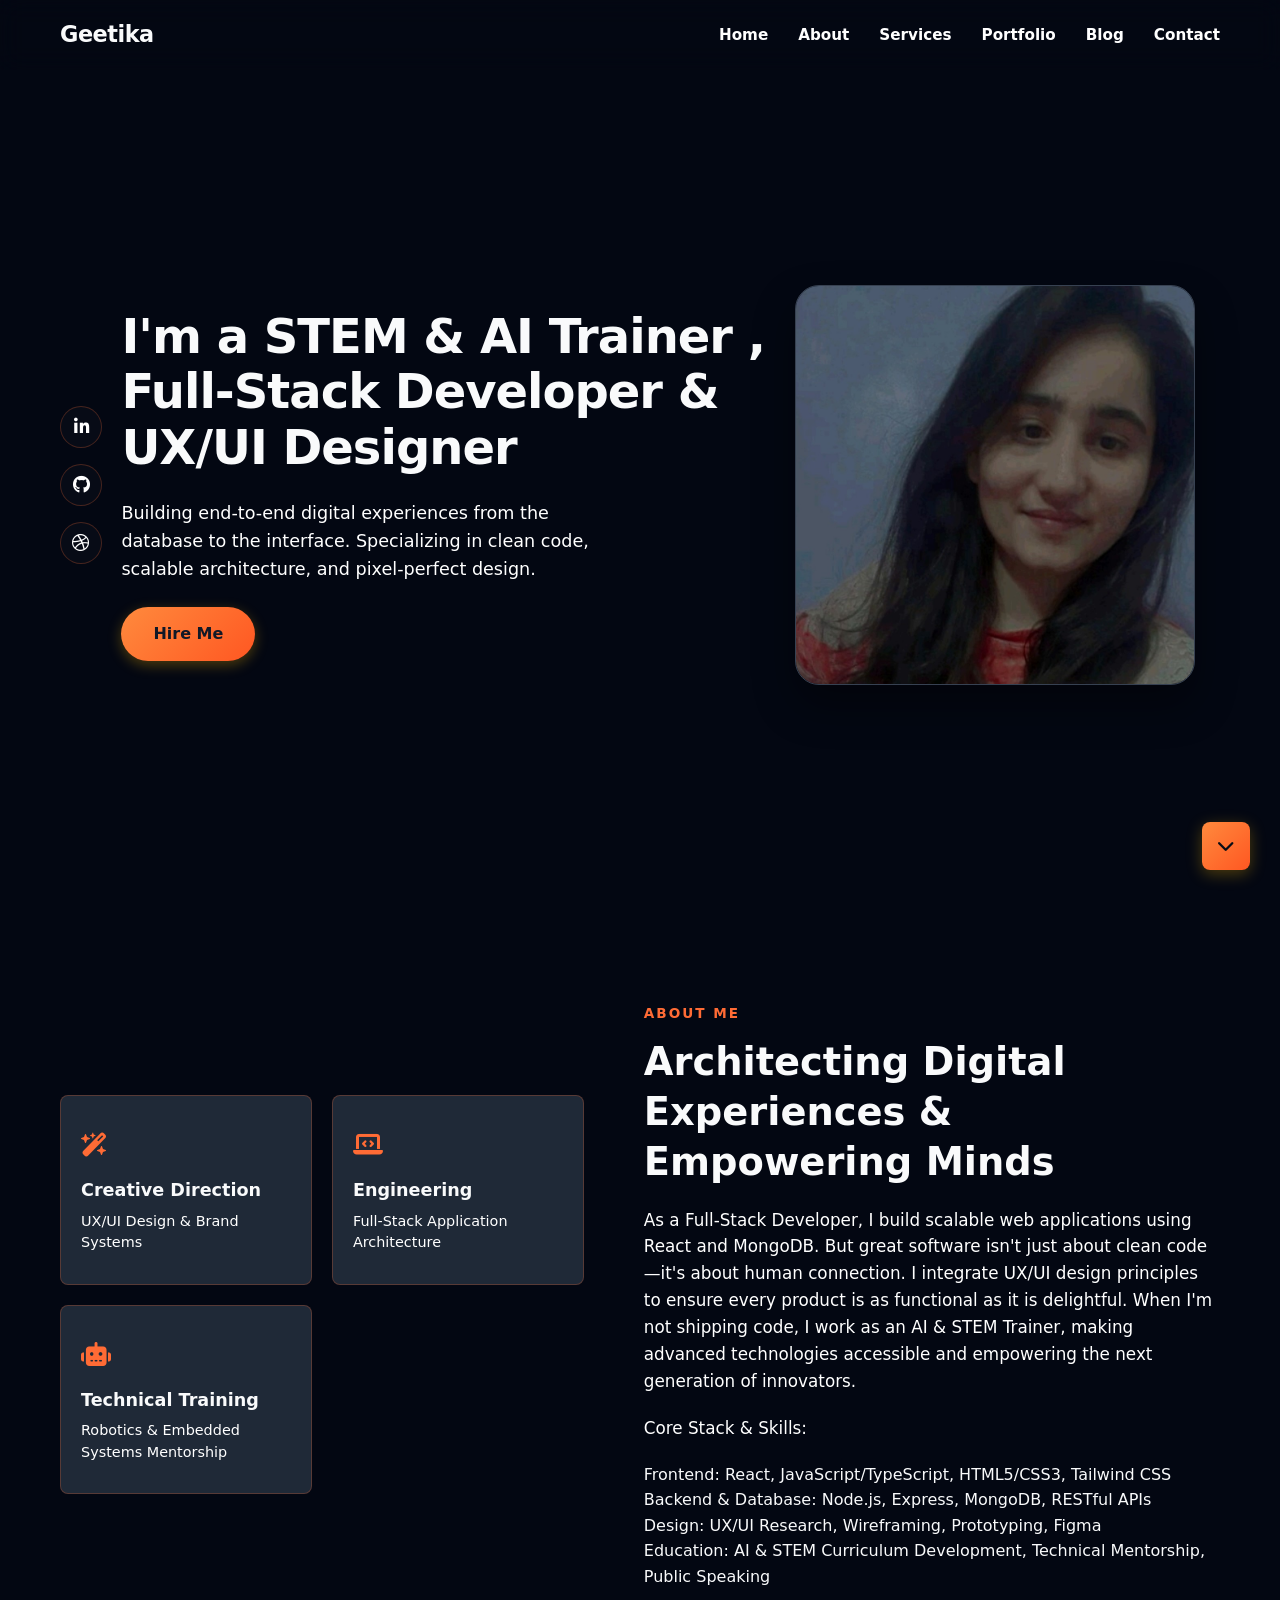
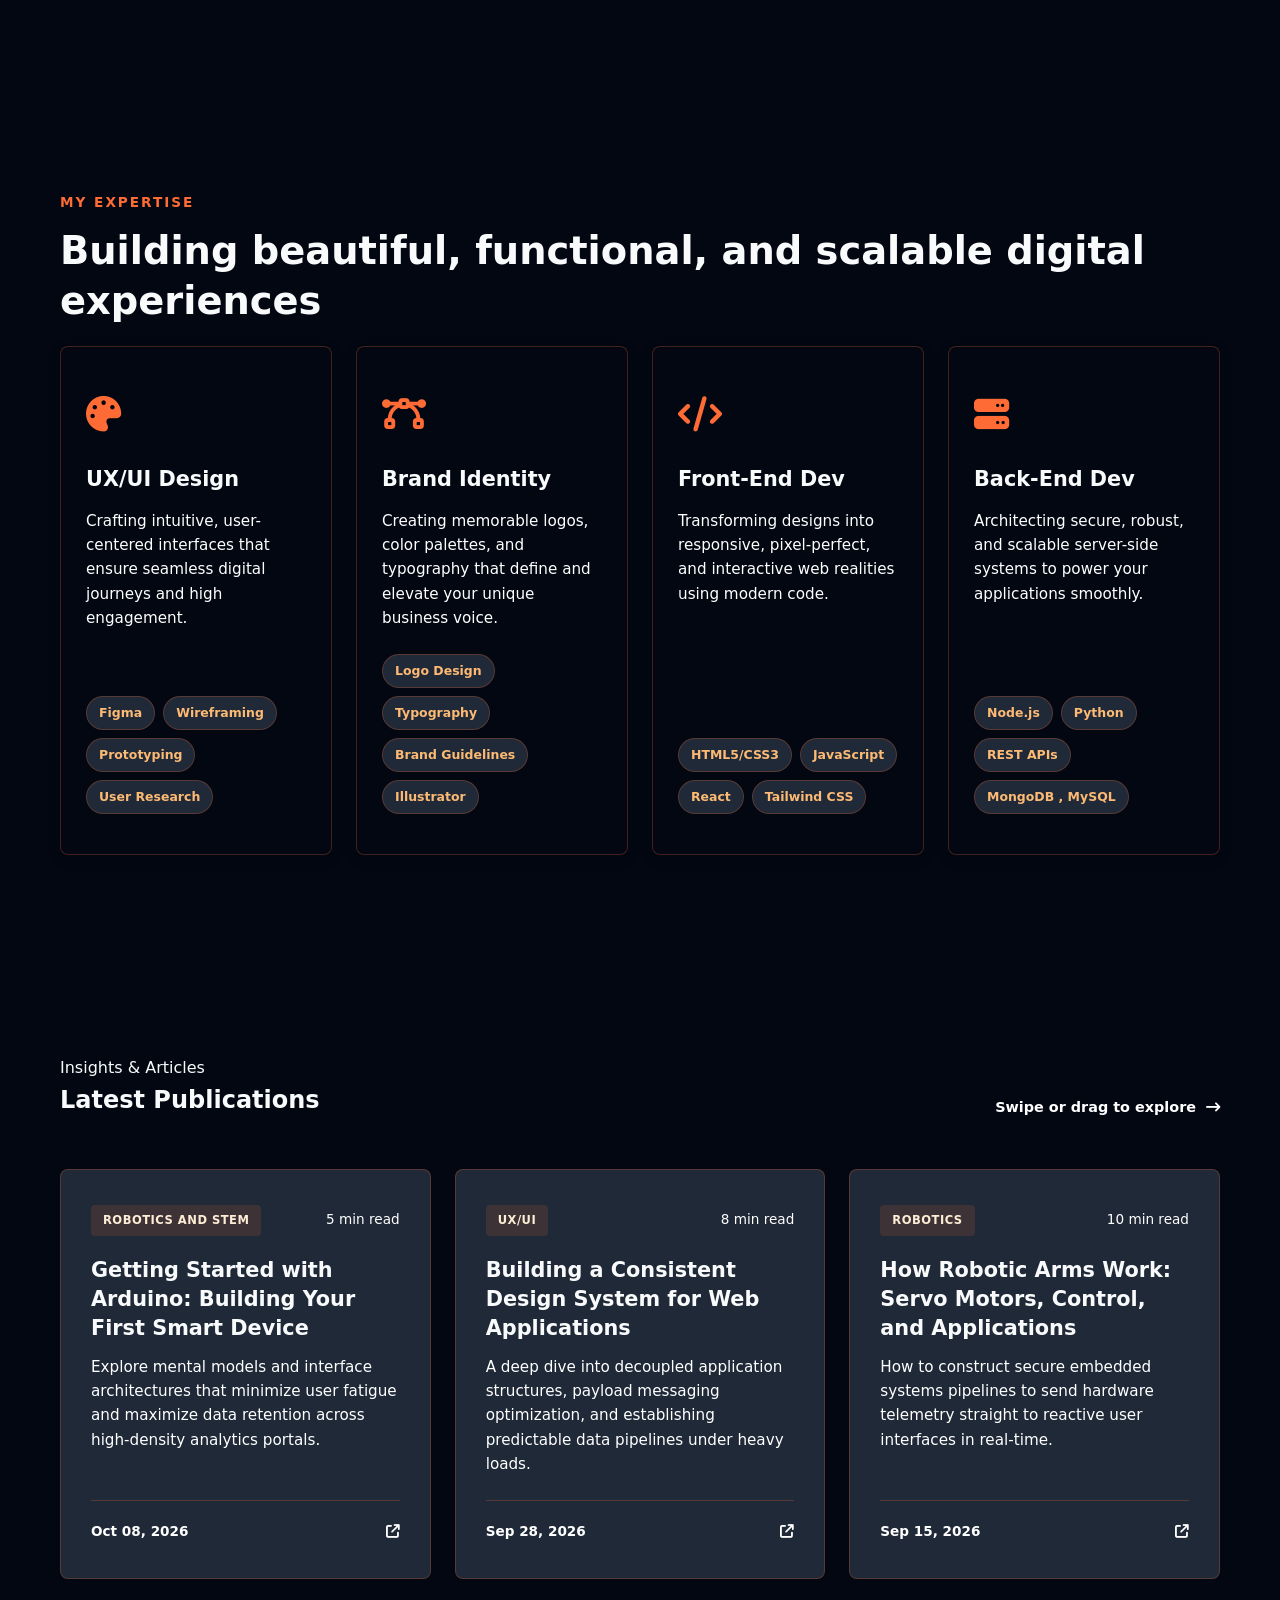
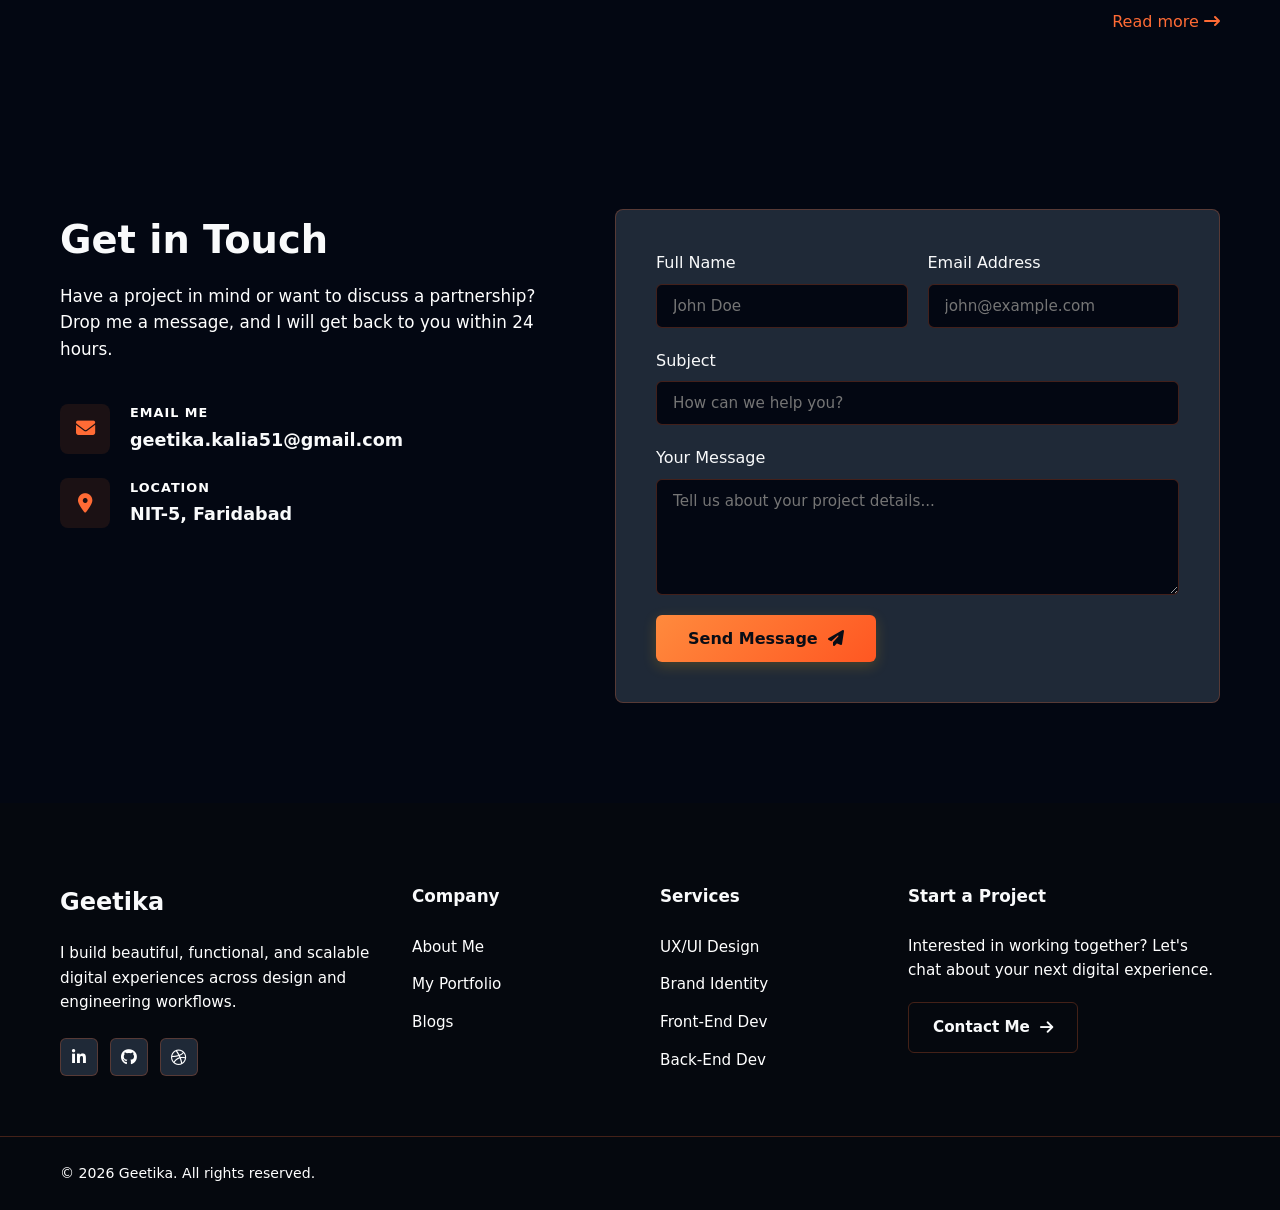
==== commit 6fda91ff: "Update index.html" ====
--- a/index.html
+++ b/index.html
@@ -19,11 +19,11 @@
         <nav class="navbar">
             <div class="nav-container">
                 <!-- Brand / Logo -->
-                <a href="#" class="nav-logo">Geetika</a>
+                <a href="/" class="nav-logo">Geetika</a>
 
                 <!-- 6 Navigation Links -->
                 <ul class="nav-menu">
-                    <li class="nav-item"><a href="#" class="nav-link">Home</a></li>
+                    <li class="nav-item"><a href="/" class="nav-link">Home</a></li>
                     <li class="nav-item"><a href="#about" class="nav-link">About</a></li>
                     <li class="nav-item"><a href="#services" class="nav-link">Services</a></li>
                     <li class="nav-item"><a href="/portfolio.html" class="nav-link">Portfolio</a></li>
@@ -116,7 +116,7 @@
 
                     <p class="about-description">
                         Core Stack & Skills:
-                    <ul>
+                    <ul style="list-style-type: none;">
                         <li>Frontend: React, JavaScript/TypeScript, HTML5/CSS3, Tailwind CSS</li>
                         <li>Backend & Database: Node.js, Express, MongoDB, RESTful APIs</li>
                         <li>Design: UX/UI Research, Wireframing, Prototyping, Figma</li>
@@ -431,4 +431,4 @@
     <script src="script.js"></script>
 </body>
 
-</html>+</html>
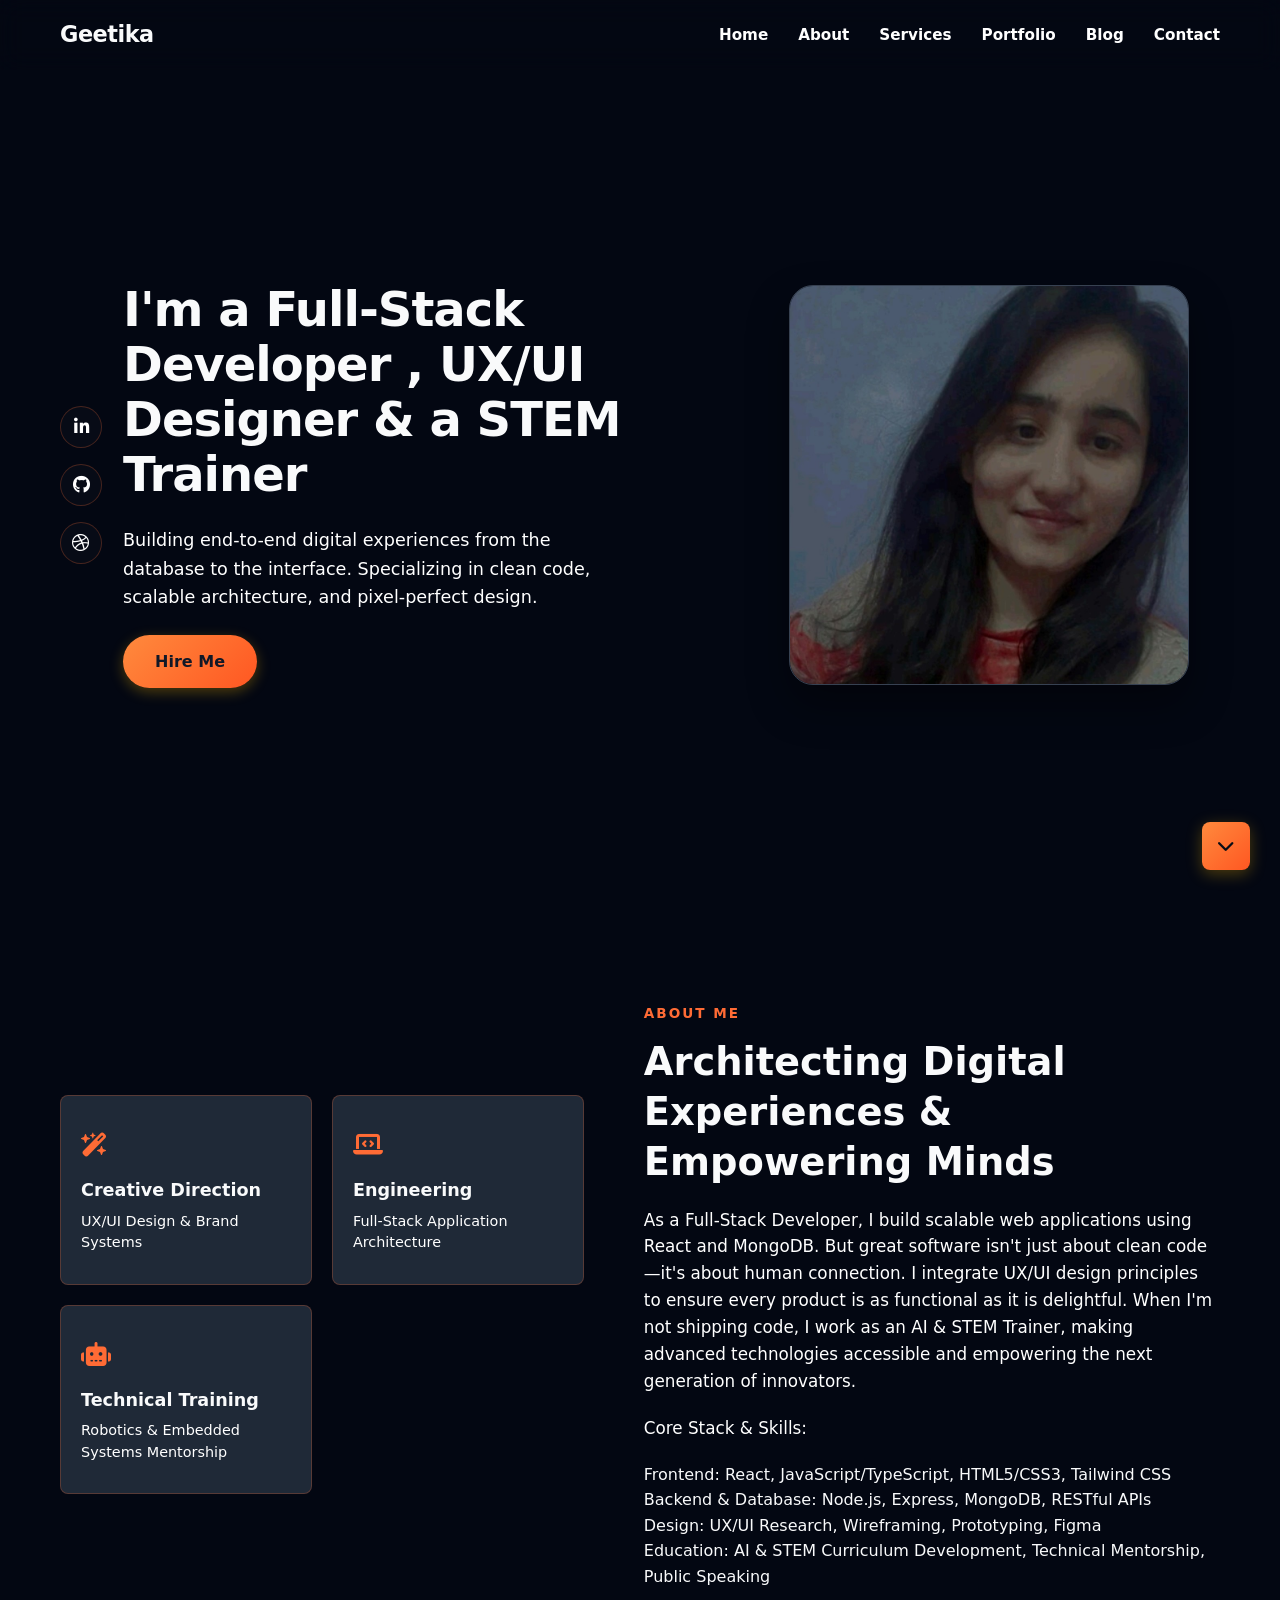
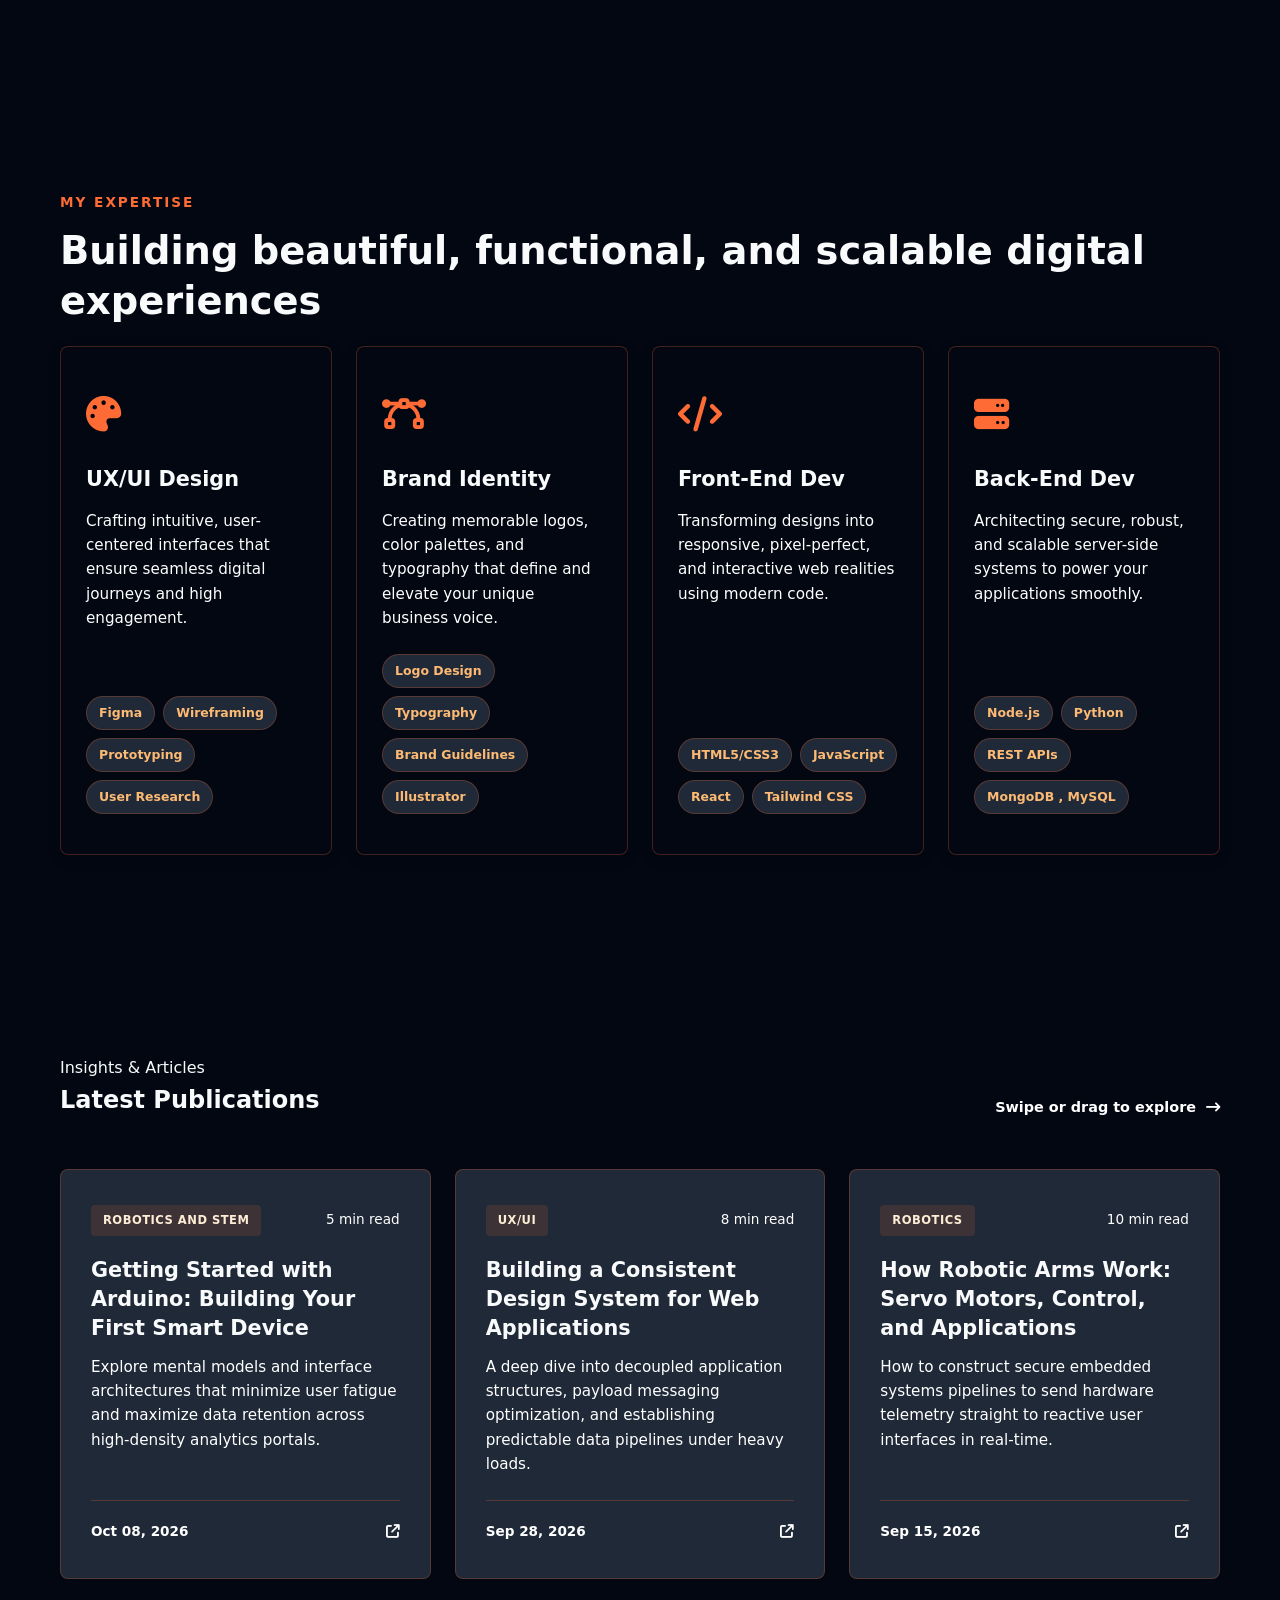
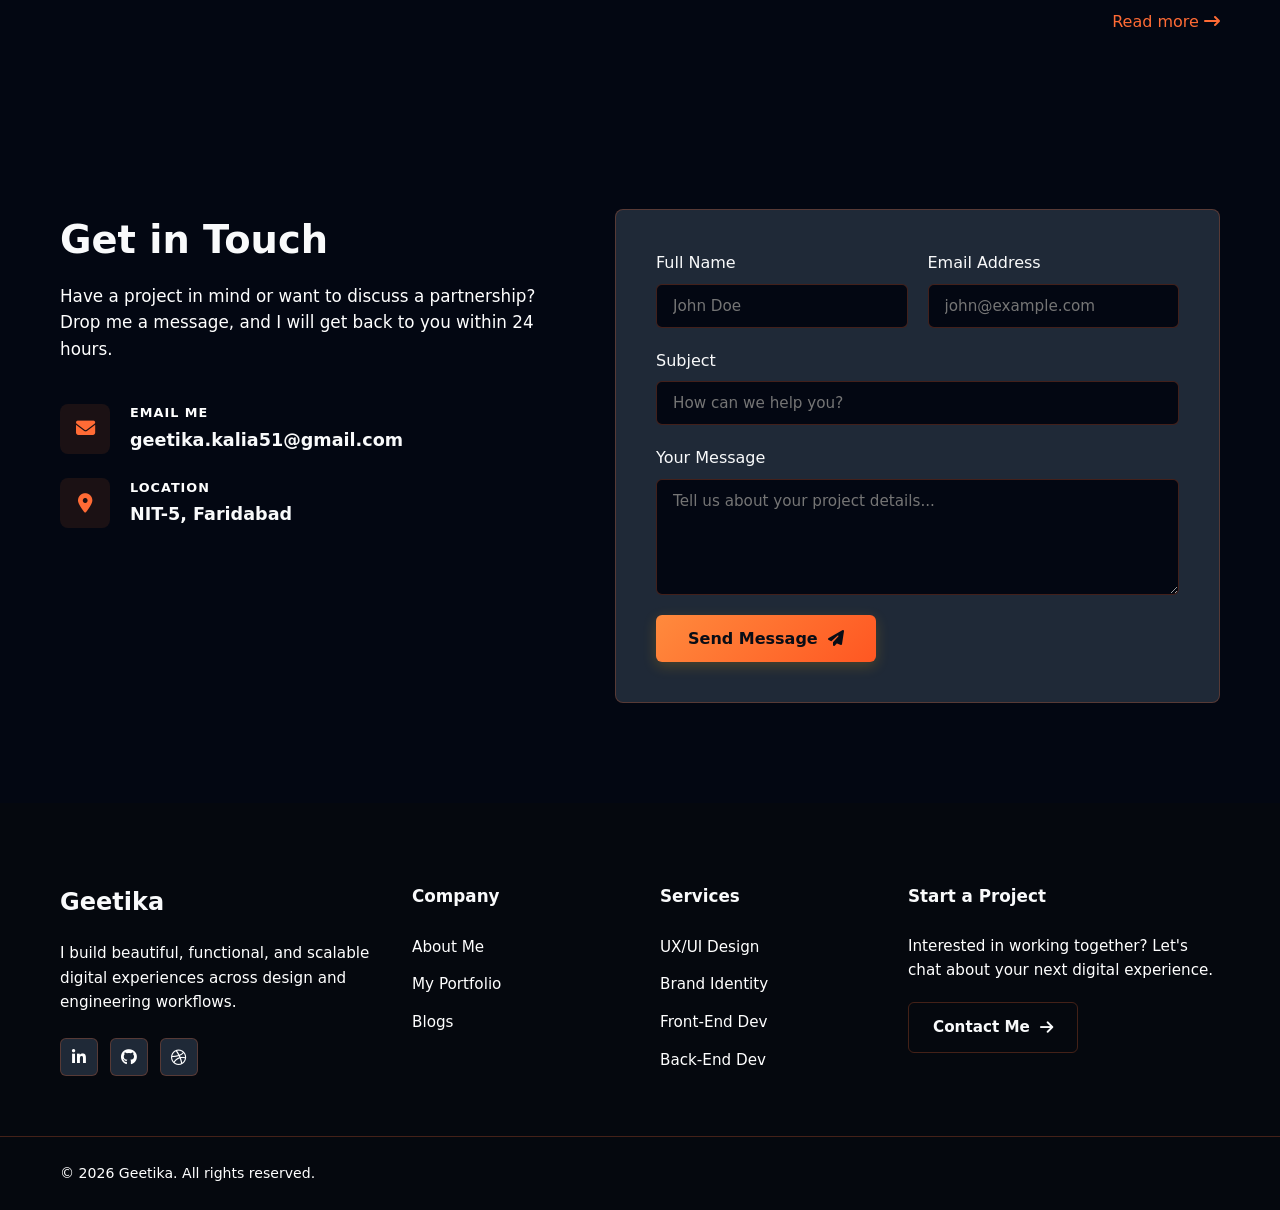
==== commit 239384c3: "Update index.html" ====
--- a/index.html
+++ b/index.html
@@ -53,7 +53,7 @@
                 <div class="hero-left">
 
                     <!-- Heading & Description -->
-                    <h1 class="hero-heading">I'm a STEM & AI Trainer , Full-Stack Developer & UX/UI Designer</h1>
+                    <h1 class="hero-heading">I'm a Full-Stack Developer , UX/UI Designer & a STEM Trainer</h1>
                     <p class="hero-description">Building end-to-end digital experiences from the database to the
                         interface.
                         Specializing in clean code, scalable architecture, and pixel-perfect design.</p>
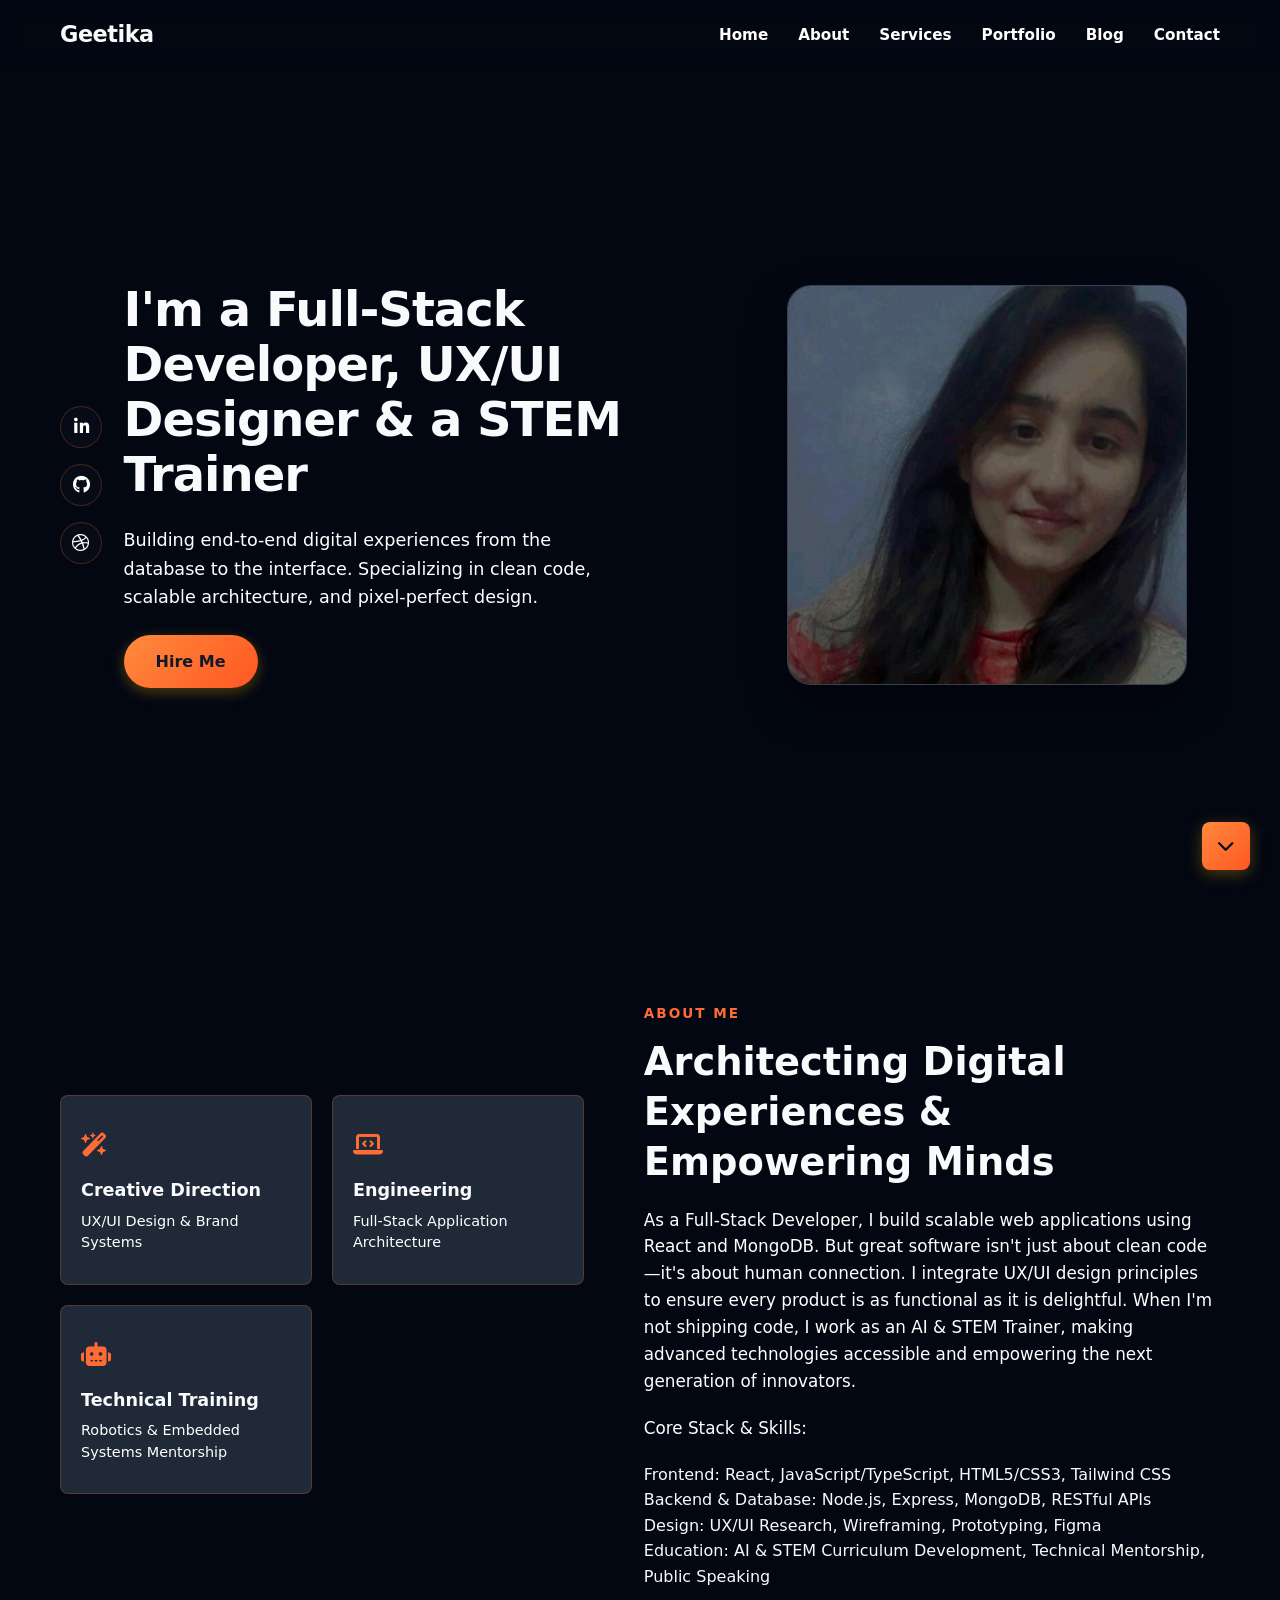
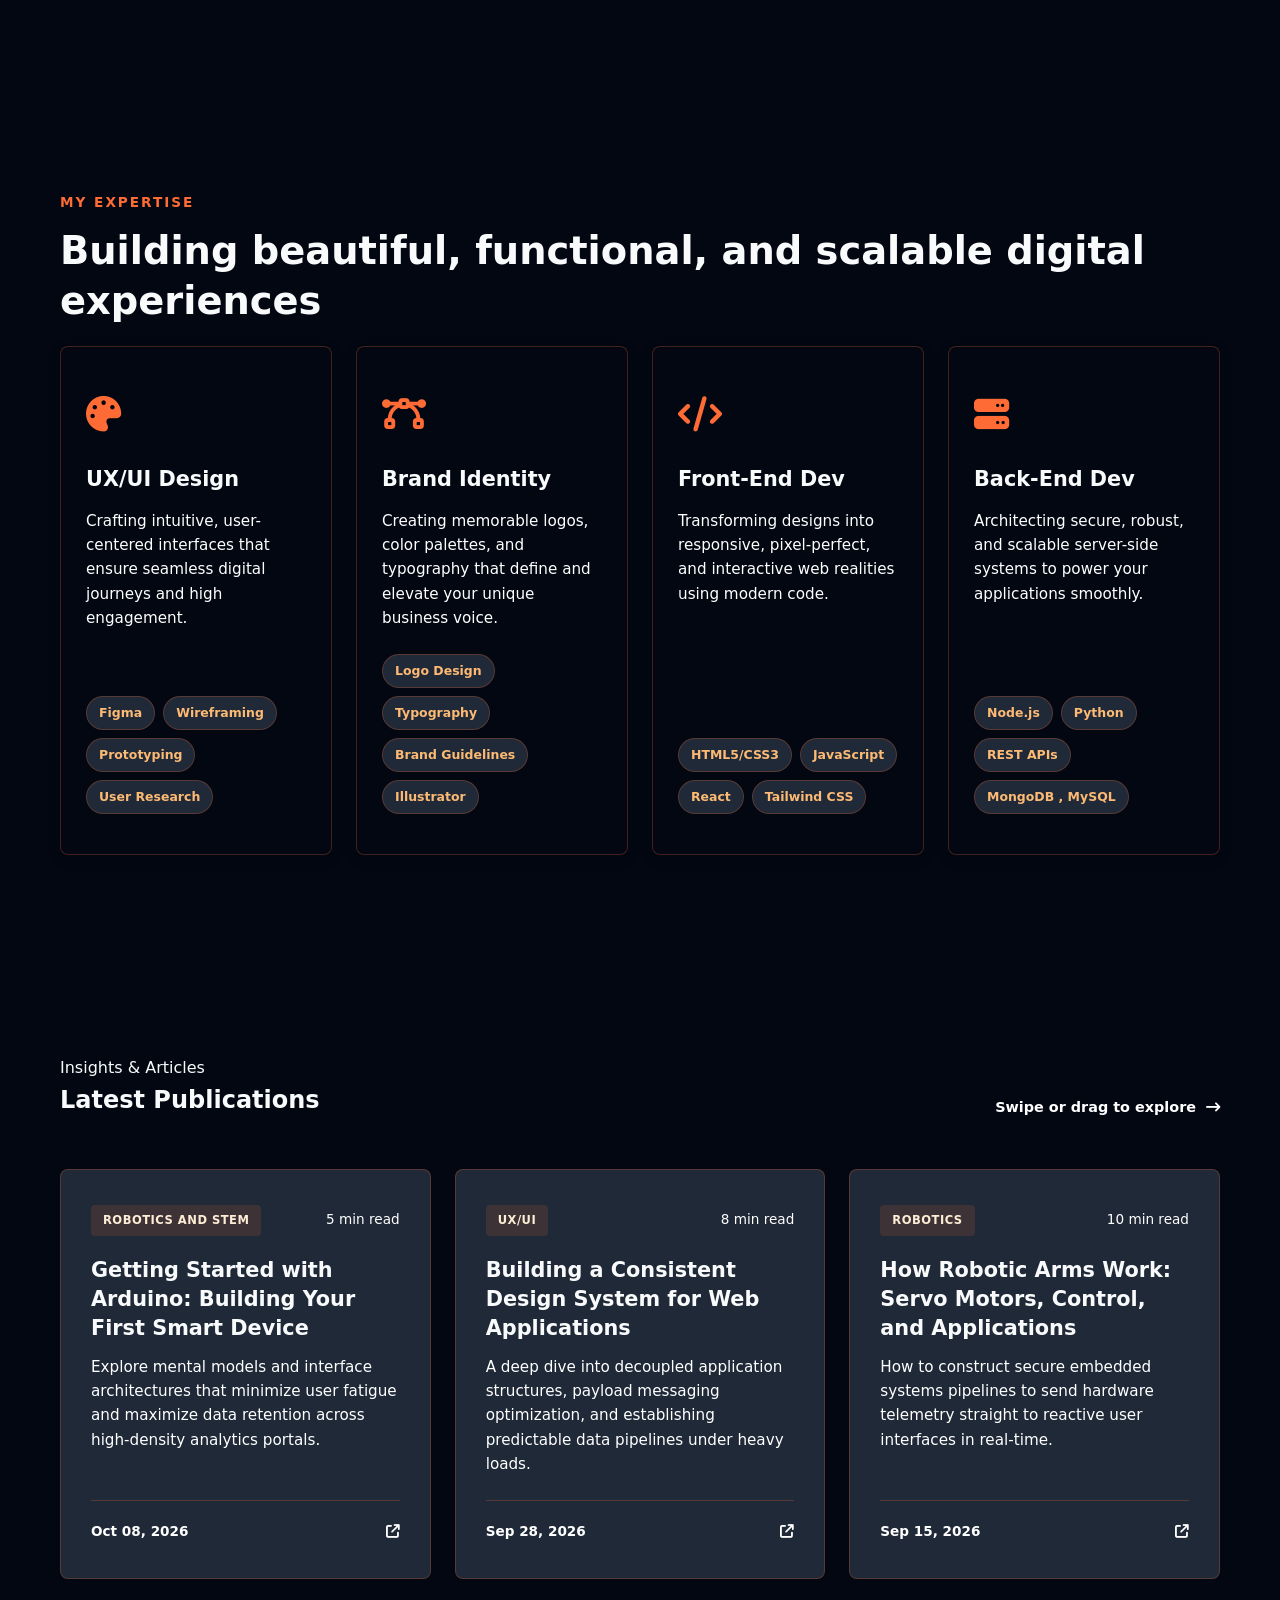
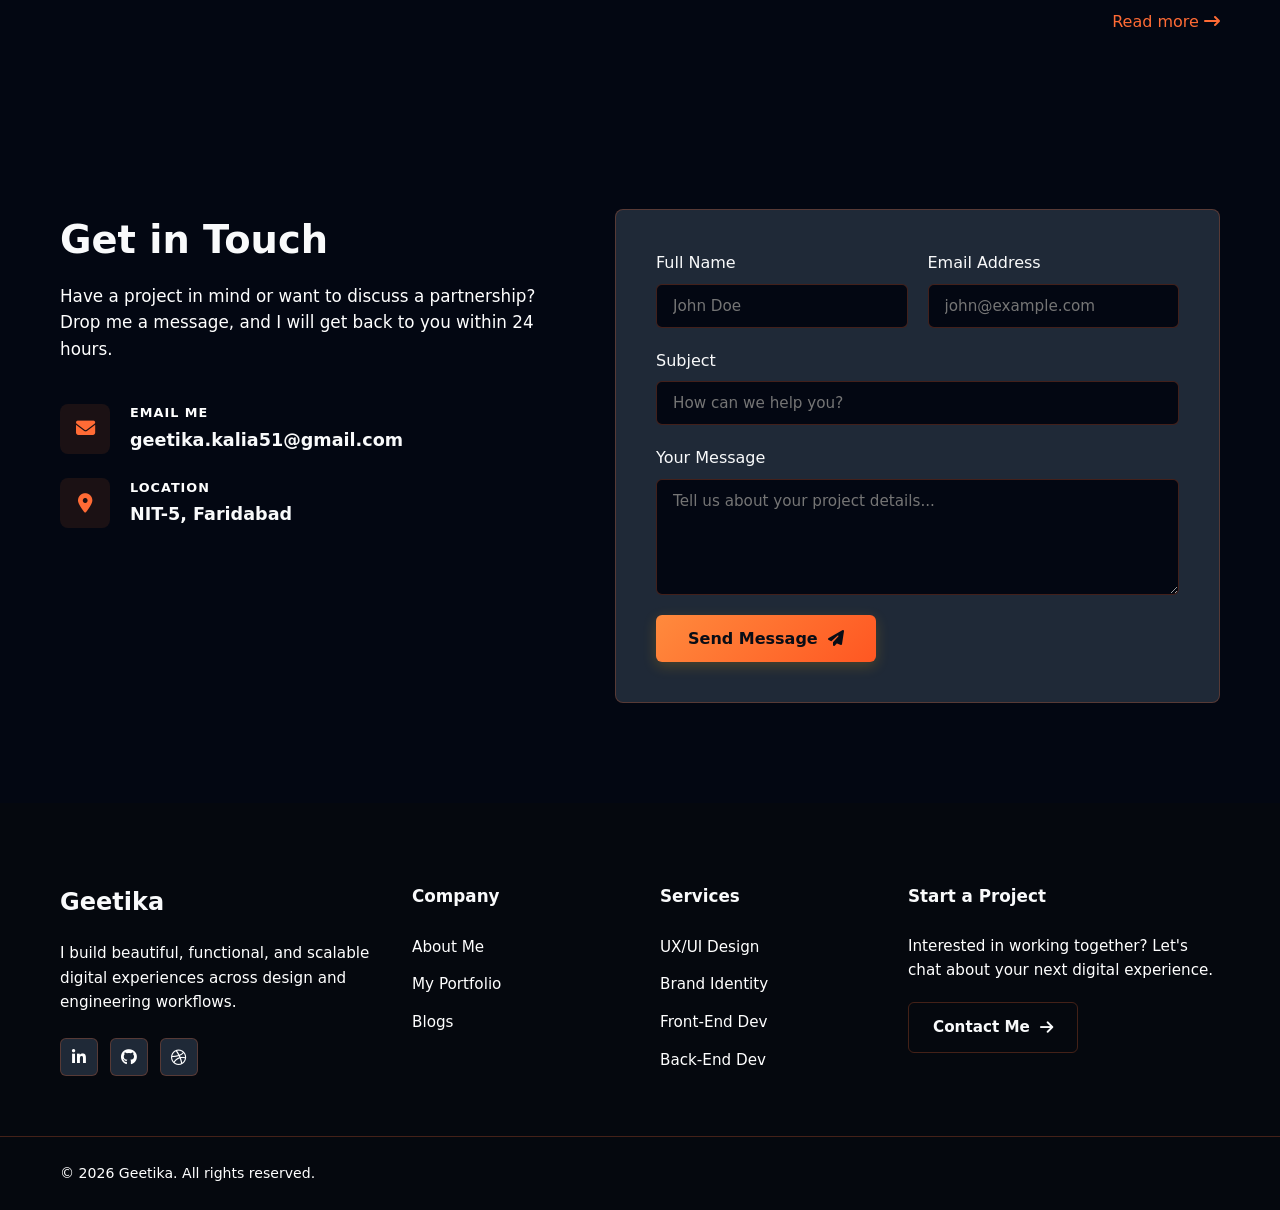
==== commit 0ba2b1ba: "Update index.html" ====
--- a/index.html
+++ b/index.html
@@ -53,7 +53,7 @@
                 <div class="hero-left">
 
                     <!-- Heading & Description -->
-                    <h1 class="hero-heading">I'm a Full-Stack Developer , UX/UI Designer & a STEM Trainer</h1>
+                    <h1 class="hero-heading">I'm a Full-Stack Developer, UX/UI Designer & a STEM Trainer</h1>
                     <p class="hero-description">Building end-to-end digital experiences from the database to the
                         interface.
                         Specializing in clean code, scalable architecture, and pixel-perfect design.</p>
